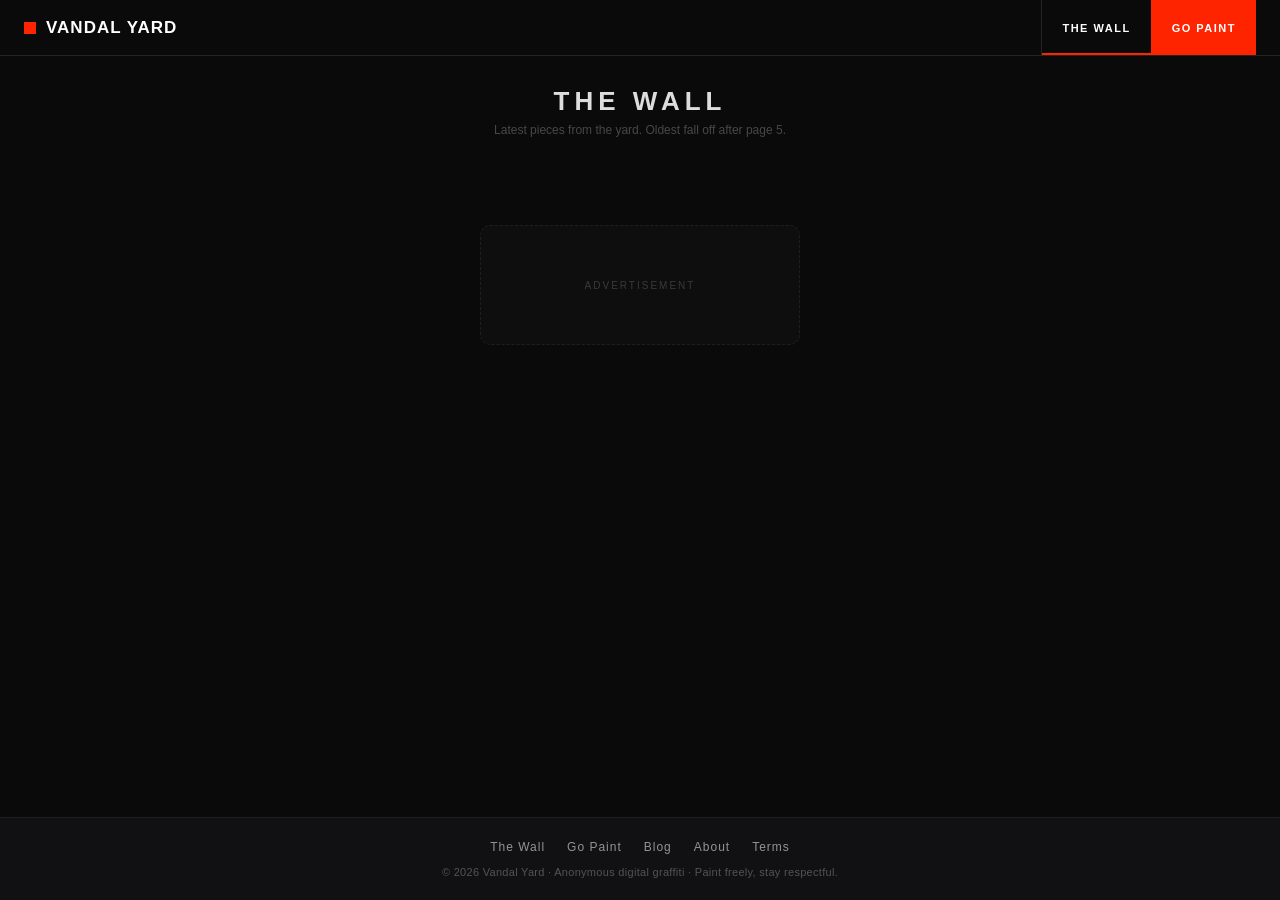
==== index.html @ 97972f72 "Add Google AdSense snippet and ads.txt Co-Authored-By: Claude Sonnet 4.6 <noreply@anthropic.com>" ====
<!DOCTYPE html>
<html lang="en">
<head>
    <script async src="https://pagead2.googlesyndication.com/pagead/js/adsbygoogle.js?client=ca-pub-5794731202035606"
         crossorigin="anonymous"></script>
  <meta charset="UTF-8">
  <meta name="viewport" content="width=device-width, initial-scale=1.0">
  <link rel="icon" type="image/svg+xml" href="/favicon.svg">
  <title>VANDAL YARD — The Wall</title>
  <link rel="stylesheet" href="style.css">
</head>
<body class="gallery-page">
  <div id="app">

    <header id="topbar">
      <div class="topbar-left">
        <a href="/" style="text-decoration:none"><h1>VANDAL YARD</h1></a>
        <span class="tagline">the wall</span>
      </div>
      <nav class="topbar-right">
        <a href="/" class="nav-link active">THE WALL</a>
        <a href="go-paint.html" class="nav-link nav-go-paint">GO PAINT</a>
      </nav>
    </header>

    <div class="gallery-wrap">
      <div class="gallery-header">
        <h2>THE WALL</h2>
        <p>Latest pieces from the yard. Oldest fall off after page 5.</p>
      </div>

      <div id="galleryGrid" class="wall-grid"></div>

      <div id="galleryEmpty" class="gallery-empty hidden">
        No pieces yet. Hit the studio and post your first one.
      </div>

      <div id="pageNav" class="gallery-page-nav"></div>

      <div id="galleryAd"></div>
    </div>

  </div>

  <!-- Lightbox modal -->
  <div id="lightbox" class="lightbox hidden">
    <div class="lightbox-backdrop"></div>
    <div class="lightbox-content">
      <button class="lightbox-close" title="Close">&times;</button>
      <img id="lightboxImg" class="lightbox-img" alt="">
      <div class="lightbox-info">
        <span id="lightboxTitle" class="lightbox-title"></span>
        <span id="lightboxMeta" class="lightbox-meta"></span>
      </div>
    </div>
  </div>

  <script src="supabase.js"></script>
  <script src="blog-common.js"></script>
  <script src="gallery.js"></script>
  <script src="site-seo.js"></script>
  <script src="footer.js"></script>
</body>
</html>
---- style.css ----
/* ── Reset & Base ── */
*, *::before, *::after { margin: 0; padding: 0; box-sizing: border-box; }

@import url('https://fonts.googleapis.com/css2?family=Inter:wght@400;500;600;700&family=Space+Grotesk:wght@500;700&display=swap');

body {
  background: #0c0c0f;
  color: #ccc;
  font-family: 'Inter', -apple-system, BlinkMacSystemFont, 'Segoe UI', sans-serif;
  font-size: 13px;
  overflow: hidden;
  height: 100vh;
  user-select: none;
}

/* ── App Shell ── */
#app {
  display: flex;
  flex-direction: column;
  height: 100vh;
}

/* ── Top Bar ── */
#topbar {
  display: flex;
  align-items: center;
  justify-content: space-between;
  padding: 10px 20px;
  background: linear-gradient(180deg, rgba(20,20,25,0.95) 0%, rgba(15,15,20,0.98) 100%);
  border-bottom: 1px solid rgba(255,255,255,0.06);
  flex-shrink: 0;
  backdrop-filter: blur(12px);
}

.topbar-left {
  display: flex;
  align-items: center;
  gap: 14px;
}

#topbar h1 {
  font-family: 'Space Grotesk', sans-serif;
  font-size: 20px;
  font-weight: 700;
  letter-spacing: 3px;
  background: linear-gradient(135deg, #e0e0e0, #888);
  -webkit-background-clip: text;
  -webkit-text-fill-color: transparent;
}

.tagline {
  font-size: 11px;
  color: rgba(255,255,255,0.25);
  letter-spacing: 1px;
  font-weight: 500;
}

.topbar-right {
  display: flex;
  gap: 4px;
}

.nav-link {
  color: #e8eaed;
  text-decoration: none;
  font-size: 11px;
  font-weight: 500;
  letter-spacing: 1.5px;
  padding: 8px 20px;
  border-radius: 20px;
  border: none;
  background: #303134;
  transition: background 0.2s ease, box-shadow 0.2s ease;
}

.nav-link:hover {
  background: #3c4043;
  color: #fff;
  box-shadow: 0 1px 3px rgba(0,0,0,0.3);
}

.nav-link.active {
  background: #394457;
  color: #8ab4f8;
  box-shadow: none;
}

.nav-go-paint {
  color: #202124 !important;
  background: #8ab4f8 !important;
}

.nav-go-paint:hover {
  background: #aecbfa !important;
  color: #202124 !important;
  box-shadow: 0 1px 3px rgba(0,0,0,0.3);
}

.nav-go-paint.active {
  background: #8ab4f8 !important;
  color: #202124 !important;
}

/* ── Workspace ── */
#workspace {
  display: flex;
  flex: 1;
  min-height: 0;
}

/* ── Left Toolbar ── */
#toolbar {
  width: 190px;
  flex-shrink: 0;
  background: rgba(18,18,22,0.95);
  border-right: 1px solid rgba(255,255,255,0.05);
  padding: 14px 12px;
  display: flex;
  flex-direction: column;
  gap: 16px;
  overflow-y: auto;
  backdrop-filter: blur(8px);
}

/* Scrollbar */
#toolbar::-webkit-scrollbar { width: 4px; }
#toolbar::-webkit-scrollbar-track { background: transparent; }
#toolbar::-webkit-scrollbar-thumb { background: rgba(255,255,255,0.1); border-radius: 4px; }

.tool-group {
  display: flex;
  flex-direction: column;
  gap: 6px;
}

.tool-label {
  font-size: 9px;
  font-weight: 700;
  letter-spacing: 2px;
  color: rgba(255,255,255,0.25);
  text-transform: uppercase;
}

/* Surface select */
#surfaceSelect {
  background: #303134;
  color: #e8eaed;
  border: none;
  padding: 8px 28px 8px 12px;
  font-family: inherit;
  font-size: 12px;
  border-radius: 20px;
  cursor: pointer;
  transition: background 0.15s;
  -webkit-appearance: none;
  appearance: none;
  background-image: url("data:image/svg+xml,%3Csvg xmlns='http://www.w3.org/2000/svg' width='12' height='12' fill='%239aa0a6' viewBox='0 0 16 16'%3E%3Cpath d='M4 6l4 4 4-4'/%3E%3C/svg%3E");
  background-repeat: no-repeat;
  background-position: right 10px center;
}

#surfaceSelect:hover { background: #3c4043; }
#surfaceSelect:focus { outline: none; background: #3c4043; }

#surfaceSelect option {
  background: #303134;
  color: #e8eaed;
  padding: 8px;
}

/* Palette */
#palette {
  display: grid;
  grid-template-columns: repeat(4, 1fr);
  gap: 4px;
}

.swatch {
  width: 100%;
  aspect-ratio: 1;
  border: 2px solid transparent;
  border-radius: 6px;
  cursor: pointer;
  transition: all 0.15s ease;
  box-shadow: inset 0 0 0 1px rgba(0,0,0,0.3);
}

.swatch:hover {
  transform: scale(1.1);
  border-color: rgba(255,255,255,0.4);
}

.swatch.active {
  border-color: #fff;
  box-shadow: 0 0 8px rgba(255,255,255,0.2), inset 0 0 0 1px rgba(0,0,0,0.3);
  transform: scale(1.1);
}

.color-custom-row {
  display: flex;
  align-items: center;
  gap: 8px;
  margin-top: 4px;
}

#colorPicker {
  width: 32px;
  height: 26px;
  border: 1px solid rgba(255,255,255,0.1);
  border-radius: 6px;
  background: transparent;
  cursor: pointer;
  padding: 0;
}

#colorHex {
  font-size: 11px;
  color: rgba(255,255,255,0.35);
  font-family: 'Space Grotesk', monospace;
  font-weight: 500;
}

/* Tool / Brush buttons */
#brushButtons, #capButtons {
  display: flex;
  flex-direction: column;
  gap: 3px;
}

.cap-btn, .brush-btn {
  display: flex;
  align-items: center;
  gap: 8px;
  background: #303134;
  color: #e8eaed;
  border: none;
  padding: 7px 12px;
  font-family: inherit;
  font-size: 11px;
  font-weight: 500;
  letter-spacing: 0.5px;
  cursor: pointer;
  border-radius: 20px;
  transition: background 0.15s ease;
}

.cap-btn:hover, .brush-btn:hover {
  background: #3c4043;
}

.cap-btn.active, .brush-btn.active {
  background: #394457;
  color: #8ab4f8;
}

.brush-icon {
  font-size: 14px;
  width: 20px;
  text-align: center;
  opacity: 0.7;
}

.cap-dot {
  display: inline-block;
  border-radius: 50%;
  background: currentColor;
  opacity: 0.6;
}

.cap-thin { width: 5px; height: 5px; }
.cap-medium { width: 9px; height: 9px; }
.cap-fat { width: 14px; height: 14px; }
.cap-flare { width: 18px; height: 10px; border-radius: 50%; }

/* Opacity slider */
#opacitySlider {
  width: 100%;
  height: 4px;
  -webkit-appearance: none;
  appearance: none;
  background: rgba(255,255,255,0.08);
  border-radius: 4px;
  outline: none;
}

#opacitySlider::-webkit-slider-thumb {
  -webkit-appearance: none;
  width: 14px;
  height: 14px;
  border-radius: 50%;
  background: #fff;
  cursor: pointer;
  box-shadow: 0 0 6px rgba(0,0,0,0.5);
}

#opacitySlider::-moz-range-thumb {
  width: 14px;
  height: 14px;
  border-radius: 50%;
  background: #fff;
  cursor: pointer;
  border: none;
  box-shadow: 0 0 6px rgba(0,0,0,0.5);
}

#opacityValue {
  font-size: 11px;
  color: rgba(255,255,255,0.3);
  text-align: right;
  font-weight: 500;
}

/* Checkbox */
.checkbox-row {
  display: flex;
  align-items: center;
  gap: 8px;
  font-size: 11px;
  color: rgba(255,255,255,0.45);
  cursor: pointer;
  font-weight: 500;
}

.checkbox-row input[type="checkbox"] {
  accent-color: #888;
}

/* ── Canvas Area ── */
#canvasWrap {
  flex: 1;
  position: relative;
  overflow: hidden;
  background: #08080a;
  cursor: none;
  border-radius: 0;
}

#canvasWrap canvas {
  position: absolute;
  top: 0;
  left: 0;
}

#bgCanvas { z-index: 1; }
#maskCanvas { z-index: 2; pointer-events: none; opacity: 0; transition: opacity 0.3s ease; }
#maskCanvas.visible { opacity: 0.3; }
#paintCanvas { z-index: 3; }
#gridCanvas { z-index: 4; pointer-events: none; }

#cursorRing {
  position: absolute;
  border: 1.5px solid rgba(255,255,255,0.45);
  border-radius: 50%;
  pointer-events: none;
  z-index: 10;
  display: none;
  box-shadow: 0 0 6px rgba(0,0,0,0.4);
}

/* ── Bottom Bar ── */
#utilbar {
  display: flex;
  justify-content: space-between;
  align-items: center;
  padding: 8px 16px;
  background: linear-gradient(180deg, rgba(15,15,20,0.98) 0%, rgba(12,12,16,1) 100%);
  border-top: 1px solid rgba(255,255,255,0.05);
  flex-shrink: 0;
  backdrop-filter: blur(8px);
}

.util-left, .util-right { display: flex; gap: 8px; align-items: center; }

#utilbar button {
  background: #303134;
  color: #e8eaed;
  border: none;
  padding: 8px 20px;
  font-family: inherit;
  font-size: 11px;
  font-weight: 500;
  letter-spacing: 0.5px;
  cursor: pointer;
  border-radius: 20px;
  transition: background 0.15s ease, box-shadow 0.15s ease;
}

#utilbar button:hover {
  background: #3c4043;
  box-shadow: 0 1px 3px rgba(0,0,0,0.3);
}

.btn-accent {
  background: #34a853 !important;
  color: #fff !important;
}

.btn-accent:hover {
  background: #46b865 !important;
  color: #fff !important;
  box-shadow: 0 1px 3px rgba(0,0,0,0.3);
}

#utilbar .btn-post {
  background: #303134;
  color: #e8eaed;
}

#utilbar .btn-post:hover {
  background: linear-gradient(135deg, #1a73e8, #8ab4f8);
  color: #fff;
  box-shadow: 0 0 16px rgba(138,180,248,0.25), 0 0 4px rgba(26,115,232,0.3);
}

/* ── Modal ── */
.modal {
  position: fixed;
  inset: 0;
  z-index: 100;
  display: flex;
  align-items: center;
  justify-content: center;
}

.modal.hidden { display: none; }

.modal-backdrop {
  position: absolute;
  inset: 0;
  background: rgba(0,0,0,0.75);
  backdrop-filter: blur(6px);
}

.modal-box {
  position: relative;
  background: rgba(22,22,28,0.97);
  border: 1px solid rgba(255,255,255,0.08);
  border-radius: 16px;
  padding: 28px;
  width: 420px;
  max-width: 90vw;
  box-shadow: 0 24px 64px rgba(0,0,0,0.5), 0 0 0 1px rgba(255,255,255,0.03);
  backdrop-filter: blur(20px);
}

.modal-box h2 {
  font-family: 'Space Grotesk', sans-serif;
  font-size: 18px;
  letter-spacing: 2px;
  color: #eee;
  margin-bottom: 4px;
}

.modal-sub {
  font-size: 12px;
  color: rgba(255,255,255,0.35);
  margin-bottom: 20px;
}

.modal-label {
  font-size: 9px;
  font-weight: 700;
  letter-spacing: 2px;
  color: rgba(255,255,255,0.3);
  display: block;
  margin: 14px 0 6px;
  text-transform: uppercase;
}

.modal-box input[type="text"] {
  width: 100%;
  background: rgba(255,255,255,0.05);
  border: 1px solid rgba(255,255,255,0.1);
  border-radius: 10px;
  color: #ddd;
  padding: 10px 14px;
  font-family: inherit;
  font-size: 13px;
  transition: border-color 0.2s;
}

.modal-box input[type="text"]::placeholder {
  color: rgba(255,255,255,0.2);
}

.modal-box input[type="text"]:focus {
  outline: none;
  border-color: rgba(255,255,255,0.25);
  box-shadow: 0 0 0 3px rgba(255,255,255,0.03);
}

.modal-preview-wrap {
  margin: 16px 0;
  background: rgba(0,0,0,0.3);
  border: 1px solid rgba(255,255,255,0.06);
  border-radius: 12px;
  padding: 10px;
  display: flex;
  justify-content: center;
}

#postPreview {
  max-width: 100%;
  height: 140px;
  border-radius: 6px;
}

.modal-actions {
  display: flex;
  justify-content: flex-end;
  gap: 10px;
  margin-top: 16px;
}

.btn-flat {
  background: #303134;
  border: none;
  border-radius: 20px;
  color: #e8eaed;
  padding: 8px 22px;
  font-family: inherit;
  font-size: 11px;
  font-weight: 500;
  letter-spacing: 0.5px;
  cursor: pointer;
  transition: background 0.15s;
}

.btn-flat:hover { background: #3c4043; }

.modal-actions .btn-accent {
  padding: 8px 26px;
  font-family: inherit;
  font-size: 11px;
  font-weight: 500;
  letter-spacing: 0.5px;
  cursor: pointer;
  border-radius: 20px;
  border: none;
}

/* ══════════════════════════════════
   GALLERY PAGE
   ══════════════════════════════════ */

body.gallery-page {
  overflow-y: auto;
}

.gallery-page #app {
  height: auto;
  min-height: 100vh;
}

.gallery-wrap {
  flex: 1;
  padding: 30px 24px;
  max-width: 1200px;
  margin: 0 auto;
}

.gallery-header {
  text-align: center;
  margin-bottom: 32px;
}

.gallery-header h2 {
  font-family: 'Space Grotesk', sans-serif;
  font-size: 26px;
  letter-spacing: 5px;
  color: #ddd;
  font-weight: 700;
}

.gallery-header p {
  font-size: 12px;
  color: rgba(255,255,255,0.25);
  margin-top: 6px;
  font-weight: 500;
}

.gallery-empty {
  text-align: center;
  padding: 100px 20px;
  color: rgba(255,255,255,0.2);
  font-size: 14px;
  letter-spacing: 0.5px;
  font-weight: 500;
}

/* Wall grid */
.wall-grid {
  display: grid;
  grid-template-columns: repeat(auto-fill, minmax(320px, 1fr));
  gap: 20px;
}

.wall-piece {
  background: rgba(255,255,255,0.03);
  border: 1px solid rgba(255,255,255,0.06);
  border-radius: 14px;
  overflow: hidden;
  transition: all 0.25s ease;
  cursor: pointer;
}

.wall-piece:hover {
  border-color: rgba(255,255,255,0.12);
  transform: translateY(-2px);
  box-shadow: 0 12px 32px rgba(0,0,0,0.3);
}

.wall-piece-img {
  width: 100%;
  aspect-ratio: 16 / 9;
  object-fit: cover;
  display: block;
  background: #08080a;
}

.wall-piece-info {
  padding: 14px 16px;
  display: flex;
  justify-content: space-between;
  align-items: baseline;
}

.wall-piece-title {
  font-size: 13px;
  color: rgba(255,255,255,0.8);
  font-weight: 600;
}

.wall-piece-meta {
  font-size: 10px;
  color: rgba(255,255,255,0.25);
  text-align: right;
  font-weight: 500;
}

.wall-piece-artist {
  color: rgba(255,255,255,0.45);
}

.gallery-footer {
  text-align: center;
  padding: 32px;
  color: rgba(255,255,255,0.12);
  font-size: 11px;
  letter-spacing: 2px;
  font-weight: 500;
}

.gallery-page-nav {
  display: flex;
  justify-content: center;
  gap: 8px;
  margin: 28px 0;
}

.page-btn {
  background: #303134;
  border: none;
  border-radius: 20px;
  color: #e8eaed;
  padding: 8px 16px;
  font-family: inherit;
  font-size: 11px;
  font-weight: 500;
  letter-spacing: 0.5px;
  cursor: pointer;
  transition: background 0.15s;
}

.page-btn:hover {
  background: #3c4043;
}

.page-btn.active {
  background: #394457;
  color: #8ab4f8;
}

.page-btn:disabled { opacity: 0.25; cursor: default; }

/* ── Lightbox ── */
.lightbox {
  position: fixed;
  inset: 0;
  z-index: 200;
  display: flex;
  align-items: center;
  justify-content: center;
}

.lightbox.hidden { display: none; }

.lightbox-backdrop {
  position: absolute;
  inset: 0;
  background: rgba(0,0,0,0.85);
  backdrop-filter: blur(10px);
}

.lightbox-content {
  position: relative;
  max-width: 92vw;
  max-height: 90vh;
  display: flex;
  flex-direction: column;
  align-items: center;
  animation: lightboxIn 0.2s ease;
}

@keyframes lightboxIn {
  from { opacity: 0; transform: scale(0.95); }
  to { opacity: 1; transform: scale(1); }
}

.lightbox-close {
  position: absolute;
  top: -12px;
  right: -12px;
  width: 36px;
  height: 36px;
  border-radius: 50%;
  background: rgba(255,255,255,0.1);
  border: 1px solid rgba(255,255,255,0.15);
  color: rgba(255,255,255,0.7);
  font-size: 20px;
  cursor: pointer;
  display: flex;
  align-items: center;
  justify-content: center;
  z-index: 10;
  transition: all 0.15s;
  font-family: inherit;
  line-height: 1;
}

.lightbox-close:hover {
  background: rgba(255,255,255,0.15);
  color: #fff;
  border-color: rgba(255,255,255,0.3);
}

.lightbox-img {
  max-width: 90vw;
  max-height: 78vh;
  border-radius: 10px;
  box-shadow: 0 24px 80px rgba(0,0,0,0.6);
  display: block;
}

.lightbox-info {
  display: flex;
  justify-content: space-between;
  align-items: baseline;
  width: 100%;
  max-width: 90vw;
  padding: 14px 4px 0;
  gap: 16px;
}

.lightbox-title {
  font-family: 'Space Grotesk', sans-serif;
  font-size: 16px;
  font-weight: 600;
  color: rgba(255,255,255,0.8);
  letter-spacing: 1px;
}

.lightbox-meta {
  font-size: 11px;
  color: rgba(255,255,255,0.35);
  font-weight: 500;
  text-align: right;
  white-space: nowrap;
}

.hidden { display: none !important; }

/* ══════════════════════════════════
   BLOG
   ══════════════════════════════════ */

body.blog-page { overflow-y: auto; }
.blog-page #app { height: auto; min-height: 100vh; }

.blog-wrap {
  width: 100%;
  max-width: 1100px;
  margin: 0 auto;
  padding: 28px 24px;
}

.article-wrap { max-width: 760px; }

.blog-hero { text-align: center; margin-bottom: 22px; }
.blog-hero h2 {
  font-family: 'Space Grotesk', sans-serif;
  font-size: 28px; letter-spacing: 4px; color: #e8eaed; font-weight: 700;
}
.blog-hero p { font-size: 13px; color: rgba(255,255,255,0.4); margin-top: 8px; }

.blog-empty { text-align: center; padding: 60px 20px; color: rgba(255,255,255,0.35); font-size: 14px; }

/* Category chips */
.category-chips {
  display: flex; flex-wrap: wrap; justify-content: center; gap: 8px; margin-bottom: 24px;
}
.category-chip {
  background: #303134; color: #e8eaed; text-decoration: none;
  padding: 6px 16px; border-radius: 20px; font-size: 12px; font-weight: 500; letter-spacing: 0.5px;
  transition: background 0.15s;
}
.category-chip:hover { background: #394457; color: #8ab4f8; }

/* Post grid + cards */
.post-grid {
  display: grid;
  grid-template-columns: repeat(auto-fill, minmax(300px, 1fr));
  gap: 22px;
}
.post-card {
  background: rgba(255,255,255,0.03);
  border: 1px solid rgba(255,255,255,0.06);
  border-radius: 14px; overflow: hidden; text-decoration: none;
  display: flex; flex-direction: column; transition: all 0.2s ease;
}
.post-card:hover { transform: translateY(-3px); border-color: rgba(255,255,255,0.14); box-shadow: 0 12px 30px rgba(0,0,0,0.3); }
.post-card-img { width: 100%; aspect-ratio: 16/9; object-fit: cover; background: #15151a; display: block; }
.post-card-noimg { background: linear-gradient(135deg, #1c1c22, #26262e); }
.post-card-body { padding: 14px 16px; display: flex; flex-direction: column; gap: 6px; }
.post-card-cat { font-size: 10px; letter-spacing: 1.5px; text-transform: uppercase; color: #8ab4f8; font-weight: 600; }
.post-card-title { font-size: 16px; color: #e8eaed; font-weight: 600; line-height: 1.3; }
.post-card-excerpt { font-size: 13px; color: rgba(255,255,255,0.45); line-height: 1.5; }
.post-card-date { font-size: 11px; color: rgba(255,255,255,0.3); margin-top: 2px; }

/* Breadcrumbs */
.breadcrumbs { font-size: 12px; color: rgba(255,255,255,0.4); margin-bottom: 18px; display: flex; flex-wrap: wrap; gap: 6px; align-items: center; }
.breadcrumbs a { color: rgba(255,255,255,0.55); text-decoration: none; }
.breadcrumbs a:hover { color: #8ab4f8; }
.crumb-sep { color: rgba(255,255,255,0.2); }
.crumb-current { color: rgba(255,255,255,0.7); }

/* Article */
.article-head { margin-bottom: 18px; }
.article-cat { font-size: 11px; letter-spacing: 2px; text-transform: uppercase; color: #8ab4f8; text-decoration: none; font-weight: 600; }
.article-title { font-family: 'Space Grotesk', sans-serif; font-size: 34px; line-height: 1.2; color: #f0f0f0; margin: 10px 0; font-weight: 700; }
.article-meta { font-size: 13px; color: rgba(255,255,255,0.4); }
.meta-dot { margin: 0 6px; }
.article-image { width: 100%; border-radius: 14px; margin: 16px 0 8px; display: block; }

.article-body { font-size: 16px; line-height: 1.75; color: #c8c8cc; }
.article-body h2 { font-family: 'Space Grotesk', sans-serif; font-size: 24px; color: #ececf0; margin: 32px 0 12px; }
.article-body h3 { font-size: 19px; color: #e4e4e8; margin: 26px 0 10px; }
.article-body p { margin: 0 0 18px; }
.article-body a { color: #8ab4f8; text-decoration: underline; text-underline-offset: 2px; }
.article-body ul, .article-body ol { margin: 0 0 18px 22px; }
.article-body li { margin-bottom: 8px; }
.article-body blockquote {
  border-left: 3px solid #8ab4f8; margin: 22px 0; padding: 6px 18px;
  color: rgba(255,255,255,0.6); font-style: italic;
}
.article-body img { max-width: 100%; border-radius: 10px; margin: 16px 0; }

.article-tags { margin-top: 30px; display: flex; flex-wrap: wrap; gap: 8px; align-items: center; }
.tags-label { font-size: 12px; color: rgba(255,255,255,0.35); }
.tag-pill { background: #2a2a2e; color: #aab; font-size: 11px; padding: 3px 10px; border-radius: 12px; }

.related { margin-top: 50px; }
.related-title { font-family: 'Space Grotesk', sans-serif; font-size: 18px; letter-spacing: 1px; color: #ddd; margin-bottom: 16px; }

/* ── Article layout: main + sticky sidebar (TOC + ad) ── */
.article-wrap { max-width: 760px; }
.article-layout { display: block; }
.post-sidebar { display: none; }   /* hidden on mobile */

@media (min-width: 960px) {
  .article-wrap { max-width: 1140px; }
  .article-layout {
    display: grid;
    grid-template-columns: minmax(0, 1fr) 300px;
    gap: 48px;
    align-items: start;
  }
  .article-layout .article { max-width: 760px; }
  .post-sidebar {
    display: block;
    position: sticky;
    top: 76px;
    align-self: start;
  }
  /* On desktop the inline top ad is replaced by the sidebar ad */
  #adTop { display: none; }
}

.toc-card {
  border: 1px solid rgba(255,255,255,0.1);
  border-left: 2px solid var(--vy-accent, #ff2400);
  padding: 16px 18px;
  margin-bottom: 20px;
}
.toc-title {
  font-size: 10px; font-weight: 700; letter-spacing: 2px; text-transform: uppercase;
  color: rgba(255,255,255,0.45); margin-bottom: 12px;
}
.toc { display: flex; flex-direction: column; }
.toc-link {
  display: block;
  font-size: 13px; line-height: 1.4;
  color: rgba(255,255,255,0.5);
  text-decoration: none;
  padding: 5px 0 5px 10px;
  border-left: 2px solid transparent;
  transition: color 0.15s, border-color 0.15s;
}
.toc-link:hover { color: #fff; }
.toc-link.toc-sub { padding-left: 22px; font-size: 12px; color: rgba(255,255,255,0.38); }
.toc-link.active { color: #fff; border-left-color: var(--vy-accent, #ff2400); }
.ad-side-wrap .ad-slot { margin: 0; max-width: 300px; min-height: 250px; }

.text-link { color: #8ab4f8; text-decoration: none; }
.text-link:hover { text-decoration: underline; }

/* ── Ad slots (reserved, no layout shift) ── */
.ad-slot {
  min-height: 120px;
  margin: 24px auto;
  max-width: 728px;
  background: rgba(255,255,255,0.02);
  border: 1px dashed rgba(255,255,255,0.07);
  border-radius: 10px;
  display: flex; align-items: center; justify-content: center;
  overflow: hidden;
}
.ad-slot-label {
  font-size: 10px; letter-spacing: 2px; text-transform: uppercase;
  color: rgba(255,255,255,0.18);
}
.ad-slot .adsbygoogle { width: 100%; }
@media (max-width: 600px) { .ad-slot { min-height: 100px; } }

/* ══════════════════════════════════
   STICKY SITE FOOTER
   ══════════════════════════════════ */

/* Pages that use the shared footer lay out as a min-height column
   so the footer sits at the bottom on short pages and flows after
   content on long pages. */
body.has-site-footer { overflow-y: auto; }
.has-site-footer #app {
  min-height: 100vh;
  height: auto;
  display: flex;
  flex-direction: column;
}
/* Main content region grows to fill, pushing footer down */
.has-site-footer .gallery-wrap,
.has-site-footer .terms-wrap,
.has-site-footer .about-wrap,
.has-site-footer .blog-wrap {
  flex: 1 0 auto;
}

.site-footer {
  flex-shrink: 0;
  background: rgba(18,18,22,0.95);
  border-top: 1px solid rgba(255,255,255,0.06);
  backdrop-filter: blur(8px);
  margin-top: 40px;
}

.site-footer-inner {
  max-width: 1200px;
  margin: 0 auto;
  padding: 22px 24px;
  display: flex;
  flex-direction: column;
  align-items: center;
  gap: 12px;
  text-align: center;
}

.site-footer-links {
  display: flex;
  flex-wrap: wrap;
  justify-content: center;
  gap: 22px;
}

.site-footer-links a {
  color: rgba(255,255,255,0.55);
  text-decoration: none;
  font-size: 12px;
  font-weight: 500;
  letter-spacing: 1px;
  transition: color 0.15s;
}

.site-footer-links a:hover { color: #8ab4f8; }

.site-footer-meta {
  font-size: 11px;
  color: rgba(255,255,255,0.28);
  letter-spacing: 0.3px;
}

@media (max-width: 600px) {
  .site-footer-links { gap: 16px; }
  .site-footer-inner { padding: 18px 16px; }
}

/* ── Responsive ── */
/* ── Panel toggle buttons (hidden on desktop) ── */
.panel-toggle {
  display: none;
}

@media (max-width: 700px) {
  /* Toggle buttons */
  .panel-toggle {
    display: flex;
    align-items: center;
    justify-content: center;
    gap: 6px;
    width: 100%;
    background: #252528;
    border: none;
    padding: 6px 0;
    cursor: pointer;
    color: #9aa0a6;
    font-family: inherit;
    font-size: 10px;
    font-weight: 600;
    letter-spacing: 2px;
    flex-shrink: 0;
  }

  .panel-toggle:hover {
    background: #303134;
    color: #e8eaed;
  }

  .toggle-arrow {
    font-size: 8px;
    transition: transform 0.2s ease;
    display: inline-block;
  }

  .panel-toggle.flipped .toggle-arrow {
    transform: rotate(180deg);
  }

  .panel-toggle-top {
    border-bottom: 1px solid rgba(255,255,255,0.05);
  }

  .panel-toggle-bottom {
    border-top: 1px solid rgba(255,255,255,0.05);
  }

  /* Workspace */
  #workspace {
    flex-direction: column;
  }

  /* Toolbar — collapsible horizontal strip */
  #toolbar {
    width: 100%;
    flex-direction: row;
    flex-wrap: wrap;
    border-right: none;
    border-bottom: 1px solid rgba(255,255,255,0.05);
    padding: 10px 12px;
    gap: 10px 14px;
    max-height: 300px;
    overflow-y: auto;
    transition: max-height 0.25s ease, padding 0.25s ease, opacity 0.2s ease;
  }

  #toolbar.collapsed {
    max-height: 0;
    padding-top: 0;
    padding-bottom: 0;
    overflow: hidden;
    opacity: 0;
    border-bottom: none;
  }

  .tool-group {
    min-width: 0;
    flex: 1 1 auto;
  }

  /* Palette: single row on mobile */
  #palette {
    grid-template-columns: repeat(8, 1fr);
  }

  .color-custom-row { display: none; }

  /* Cap & brush buttons: horizontal */
  #brushButtons, #capButtons {
    flex-direction: row;
    flex-wrap: wrap;
    gap: 4px;
  }

  .cap-btn, .brush-btn {
    padding: 5px 10px;
    font-size: 10px;
  }

  /* Extras: horizontal */
  .tool-group:last-child {
    flex-direction: row;
    gap: 12px;
  }

  /* Bottom bar — collapsible */
  #utilbar {
    flex-wrap: wrap;
    gap: 6px;
    padding: 8px 12px;
    transition: max-height 0.25s ease, padding 0.25s ease, opacity 0.2s ease;
    max-height: 80px;
    overflow: hidden;
  }

  #utilbar.collapsed {
    max-height: 0;
    padding-top: 0;
    padding-bottom: 0;
    opacity: 0;
    border-top: none;
  }

  #utilbar button {
    padding: 6px 12px;
    font-size: 10px;
  }

  .util-left, .util-right {
    gap: 4px;
  }

  /* Gallery */
  .wall-grid { grid-template-columns: 1fr; }
}

/* ══════════════════════════════════════════════════════════════
   SWISS REDESIGN — International Typographic Style
   Rigid grid · extreme type hierarchy · flat icons ·
   charcoal + single aggressive accent · maximized negative space.
   Appended last so it governs the cascade.
   ══════════════════════════════════════════════════════════════ */

:root {
  --vy-bg: #0a0a0a;
  --vy-panel: #0d0d0d;
  --vy-panel-2: #131313;
  --vy-line: #242424;
  --vy-line-soft: #1a1a1a;
  --vy-ink: #ffffff;
  --vy-dim: #8a8a8a;
  --vy-mute: #555555;
  --vy-accent: #ff2400;
}

body { background: var(--vy-bg); color: var(--vy-ink); }

/* ── Top bar : hairline-ruled ── */
#topbar {
  background: var(--vy-bg);
  border-bottom: 1px solid var(--vy-line);
  backdrop-filter: none;
  padding: 0 24px;
  height: 56px;
  align-items: stretch;
}
.topbar-left { align-items: center; gap: 14px; }
#topbar h1 {
  font-family: 'Inter', sans-serif;
  font-size: 17px; font-weight: 700; letter-spacing: 1px;
  background: none;
  -webkit-text-fill-color: var(--vy-ink);
  color: var(--vy-ink);
  display: flex; align-items: center; gap: 10px;
  text-transform: uppercase;
}
#topbar h1::before { content: ""; width: 12px; height: 12px; background: var(--vy-accent); display: inline-block; }
.tagline { display: none; }

.topbar-right { gap: 0; align-items: stretch; }
.nav-link {
  display: flex; align-items: center;
  border-radius: 0; background: transparent; border: none;
  border-left: 1px solid var(--vy-line);
  color: var(--vy-dim); padding: 0 20px; letter-spacing: 1.5px; font-weight: 600;
}
.nav-link:hover { background: var(--vy-panel-2); color: var(--vy-ink); box-shadow: none; }
.nav-link.active { background: transparent; color: var(--vy-ink); box-shadow: inset 0 -2px 0 var(--vy-accent); }
.nav-go-paint { background: var(--vy-accent) !important; color: #fff !important; border-left: 1px solid var(--vy-accent); }
.nav-go-paint:hover { background: #ff3a1a !important; color: #fff !important; box-shadow: none; }
.nav-go-paint.active { background: var(--vy-accent) !important; color: #fff !important; box-shadow: none; }

/* ── Tool panel : numbered grid ── */
#toolbar {
  width: 232px; background: var(--vy-panel);
  border-right: 1px solid var(--vy-line);
  padding: 0; gap: 0; counter-reset: vysec;
}
.tool-group { padding: 20px 22px; border-bottom: 1px solid var(--vy-line-soft); gap: 12px; }
.tool-label { display: flex; align-items: baseline; gap: 8px; font-size: 10px; font-weight: 700; letter-spacing: 2px; color: var(--vy-dim); }
.tool-label::before {
  counter-increment: vysec;
  content: counter(vysec, decimal-leading-zero);
  color: var(--vy-accent); font-variant-numeric: tabular-nums; font-weight: 700;
}

#surfaceSelect {
  background: var(--vy-panel-2); border: 1px solid var(--vy-line); border-radius: 0;
  color: var(--vy-ink); text-transform: uppercase; letter-spacing: 1px; font-size: 11px;
  padding: 10px 28px 10px 12px;
  background-image: url("data:image/svg+xml,%3Csvg xmlns='http://www.w3.org/2000/svg' width='10' height='10' fill='%23ff2400' viewBox='0 0 16 16'%3E%3Cpath d='M4 6l4 4 4-4'/%3E%3C/svg%3E");
}
#surfaceSelect:hover, #surfaceSelect:focus { background-color: var(--vy-panel-2); border-color: var(--vy-mute); }

#palette { gap: 2px; }
.swatch { border-radius: 0; box-shadow: none; }
.swatch:hover { transform: none; outline: 1px solid var(--vy-ink); outline-offset: -1px; border-color: transparent; }
.swatch.active { transform: none; border-color: transparent; box-shadow: none; outline: 2px solid var(--vy-ink); outline-offset: -2px; }
.color-custom-row { gap: 10px; margin-top: 8px; }
#colorPicker { border-radius: 0; border: 1px solid var(--vy-line); }
#colorHex { font-family: 'Inter', monospace; color: var(--vy-dim); letter-spacing: 1px; font-size: 11px; }

.brush-btn, .cap-btn {
  border-radius: 0; background: var(--vy-panel-2); border: 1px solid var(--vy-line);
  color: var(--vy-dim); padding: 9px 12px; letter-spacing: 1.5px; text-transform: uppercase; font-size: 11px; gap: 10px;
}
.brush-btn:hover, .cap-btn:hover { background: #181818; border-color: var(--vy-mute); color: var(--vy-ink); }
.brush-btn.active, .cap-btn.active { background: var(--vy-panel-2); border-color: var(--vy-line); color: var(--vy-ink); box-shadow: inset 3px 0 0 var(--vy-accent); }
.brush-icon { width: 20px; height: 20px; display: inline-flex; align-items: center; justify-content: center; opacity: 1; }
.brush-icon svg { width: 18px; height: 18px; display: block; }
.cap-dot { background: currentColor; opacity: 1; }

#opacitySlider { height: 2px; background: var(--vy-line); border-radius: 0; }
#opacitySlider::-webkit-slider-thumb { border-radius: 0; width: 12px; height: 16px; background: var(--vy-accent); box-shadow: none; }
#opacitySlider::-moz-range-thumb { border-radius: 0; width: 12px; height: 16px; background: var(--vy-accent); box-shadow: none; border: none; }
#opacityValue { color: var(--vy-ink); font-variant-numeric: tabular-nums; letter-spacing: 1px; }

.checkbox-row { color: var(--vy-dim); text-transform: uppercase; letter-spacing: 1px; font-size: 10px; }
.checkbox-row input[type="checkbox"] { accent-color: var(--vy-accent); }

#canvasWrap { background: #050505; box-shadow: inset 0 0 0 1px var(--vy-line); }

#utilbar { background: var(--vy-bg); border-top: 1px solid var(--vy-line); backdrop-filter: none; padding: 0; height: 52px; }
.util-left, .util-right { gap: 0; height: 100%; }
#utilbar button {
  border-radius: 0; background: transparent; border: none; border-left: 1px solid var(--vy-line);
  color: var(--vy-dim); height: 100%; padding: 0 22px; letter-spacing: 1.5px; text-transform: uppercase; font-weight: 600;
}
#utilbar button:hover { background: var(--vy-panel-2); color: var(--vy-ink); box-shadow: none; }
#utilbar .btn-post { background: var(--vy-accent); color: #fff; border-left: 1px solid var(--vy-accent); }
#utilbar .btn-post:hover { background: #ff3a1a; color: #fff; box-shadow: none; }

.modal-box { border-radius: 0; border: 1px solid var(--vy-line); background: #0c0c0c; }
.modal-box h2 { font-family: 'Inter', sans-serif; letter-spacing: 1px; text-transform: uppercase; }
.modal-box input[type="text"] { border-radius: 0; background: var(--vy-panel-2); border: 1px solid var(--vy-line); }
.modal-box input[type="text"]:focus { border-color: var(--vy-accent); box-shadow: none; }
.btn-flat { border-radius: 0; background: transparent; border: 1px solid var(--vy-line); text-transform: uppercase; letter-spacing: 1.5px; }
.btn-flat:hover { background: var(--vy-panel-2); border-color: var(--vy-mute); }
.modal-actions .btn-accent { border-radius: 0; background: var(--vy-accent) !important; color: #fff !important; text-transform: uppercase; letter-spacing: 1.5px; }
.modal-actions .btn-accent:hover { background: #ff3a1a !important; }

.panel-toggle { background: var(--vy-panel); border-color: var(--vy-line); letter-spacing: 2px; }
.panel-toggle:hover { background: var(--vy-panel-2); }

/* ── Color slots : primary / secondary / tertiary ── */
#colorSlots { display: grid; grid-template-columns: repeat(3, 1fr); gap: 2px; }
.color-slot {
  position: relative;
  display: flex; flex-direction: column; align-items: stretch;
  background: var(--vy-panel-2);
  border: 1px solid var(--vy-line);
  padding: 0; cursor: pointer; font-family: inherit;
  height: 46px;
}
.color-slot .slot-sw { flex: 1; display: block; }
.color-slot .slot-label {
  font-size: 9px; font-weight: 700; letter-spacing: 1px;
  color: var(--vy-dim); text-align: center;
  padding: 2px 0; background: var(--vy-panel);
  border-top: 1px solid var(--vy-line);
}
.color-slot:hover { border-color: var(--vy-mute); }
.color-slot.active { border-color: var(--vy-ink); box-shadow: inset 0 0 0 1px var(--vy-ink); }
.color-slot.active .slot-label { color: var(--vy-ink); }
.color-slot.active::after {
  content: ""; position: absolute; top: 0; left: 0;
  width: 0; height: 0;
  border-top: 8px solid var(--vy-accent);
  border-right: 8px solid transparent;
}
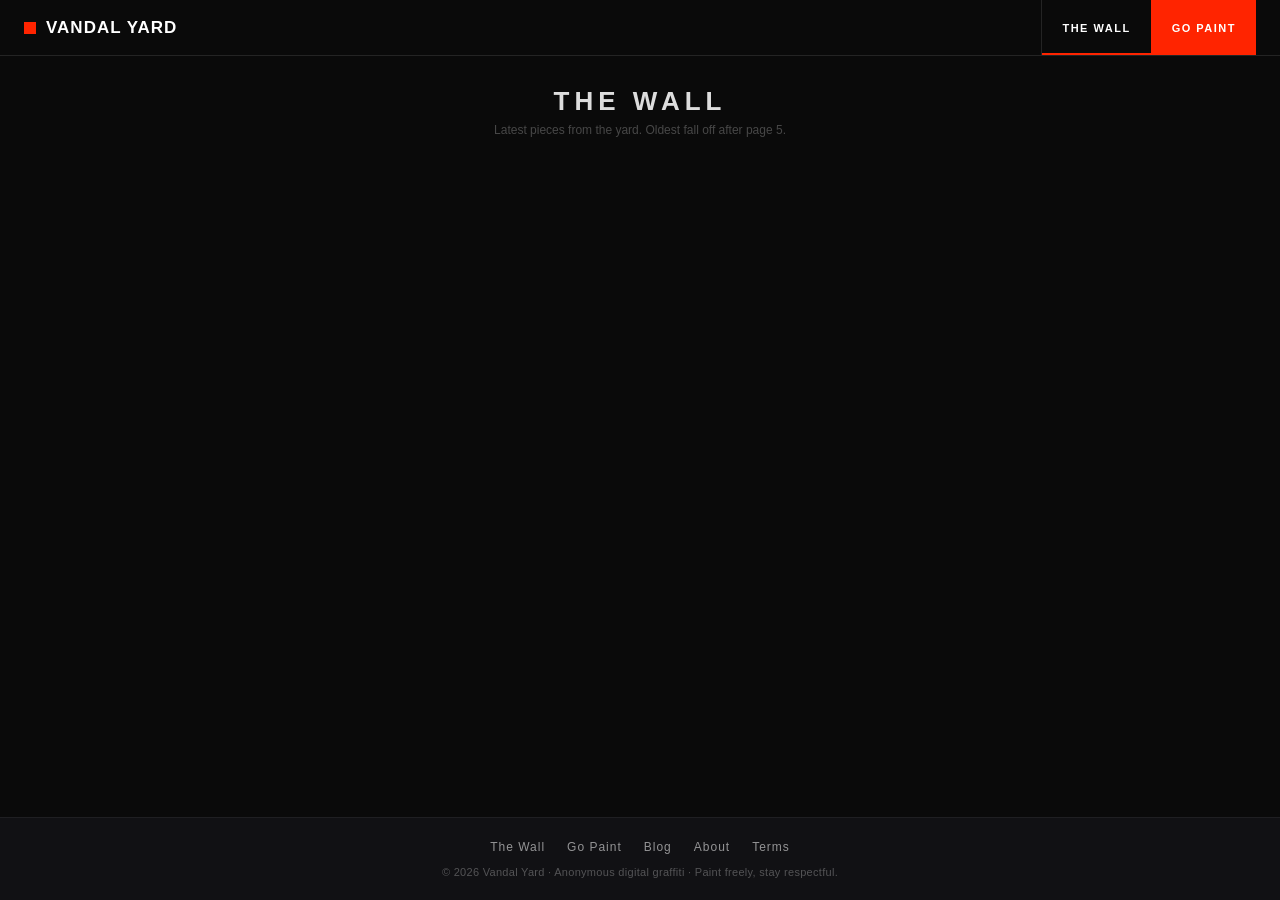
==== commit 79224513: "Add Google Search Console verification + GA4 (G-G7FTGRFD6B) to public pages" ====
--- a/index.html
+++ b/index.html
@@ -6,6 +6,12 @@
   <meta charset="UTF-8">
   <meta name="viewport" content="width=device-width, initial-scale=1.0">
   <link rel="icon" type="image/svg+xml" href="/favicon.svg">
+  <meta name="google-site-verification" content="WvYYdf-hhDzLm_2DR1cqSG-aW-HVNLR9c9wu7I2Txf8">
+  <!-- Google tag (gtag.js) -->
+  <script async src="https://www.googletagmanager.com/gtag/js?id=G-G7FTGRFD6B"></script>
+  <script>window.dataLayer=window.dataLayer||[];function gtag(){dataLayer.push(arguments);}gtag('js',new Date());gtag('config','G-G7FTGRFD6B');</script>
+
+  <meta name="google-adsense-account" content="ca-pub-5794731202035606">
   <title>VANDAL YARD — The Wall</title>
   <link rel="stylesheet" href="style.css">
 </head>
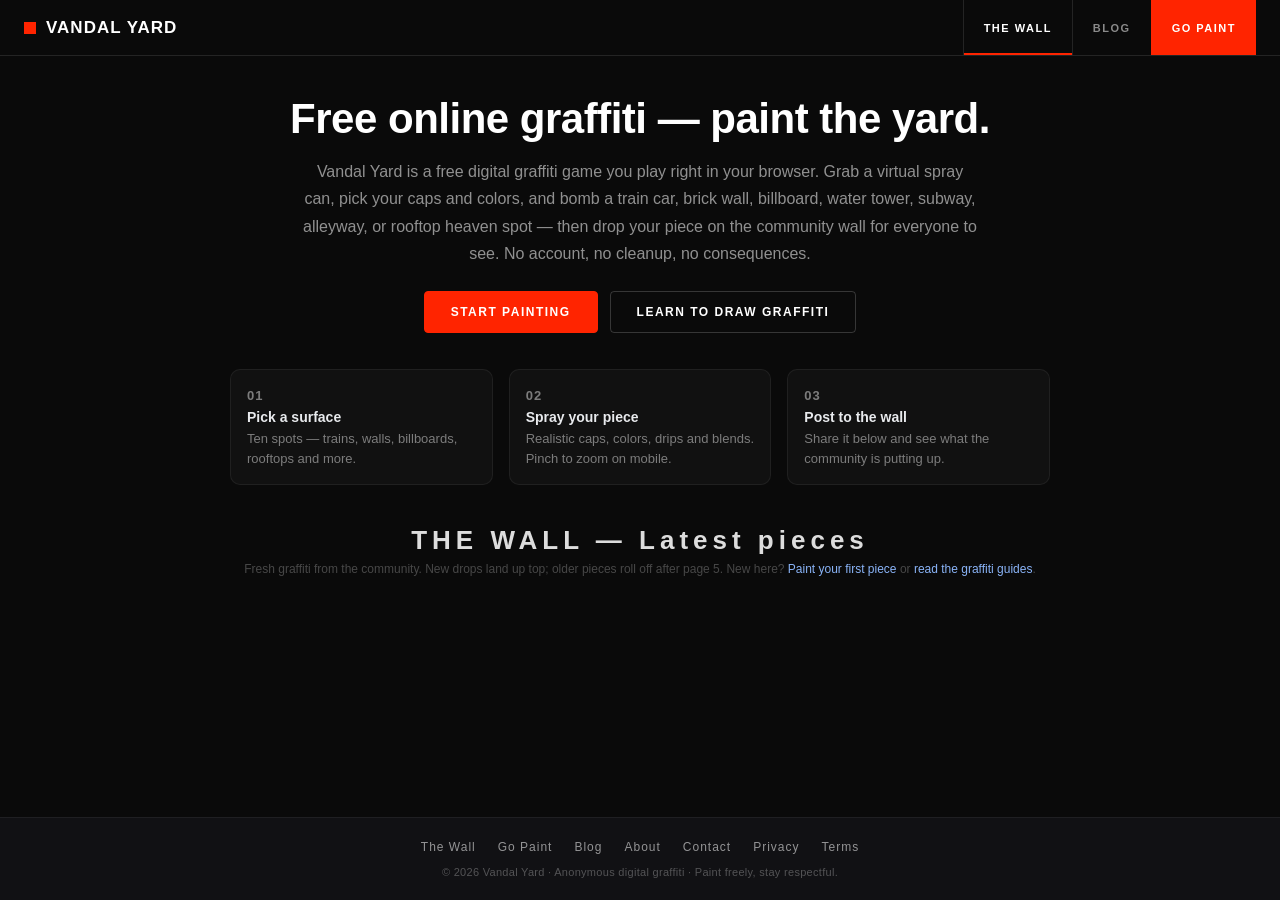
==== commit 9685f874: "AdSense audit fixes: Privacy + Contact pages, homepage intro content + SEO, Go Paint SEO, Blog in na" ====
--- a/index.html
+++ b/index.html
@@ -12,7 +12,29 @@
   <script>window.dataLayer=window.dataLayer||[];function gtag(){dataLayer.push(arguments);}gtag('js',new Date());gtag('config','G-G7FTGRFD6B');</script>
 
   <meta name="google-adsense-account" content="ca-pub-5794731202035606">
-  <title>VANDAL YARD — The Wall</title>
+  <title>Vandal Yard — Free Online Graffiti Game &amp; Digital Spray Paint</title>
+  <meta name="description" content="Vandal Yard is a free online graffiti game. Spray virtual trains, walls, billboards and rooftops with realistic caps and colors, then post your piece to the community wall — no account needed.">
+  <link rel="canonical" href="https://vandalyard.com/">
+  <meta property="og:type" content="website">
+  <meta property="og:site_name" content="Vandal Yard">
+  <meta property="og:title" content="Vandal Yard — Free Online Graffiti Game">
+  <meta property="og:description" content="Spray virtual trains, walls & billboards with realistic tools, then post to the community wall. Free, no account needed.">
+  <meta property="og:url" content="https://vandalyard.com/">
+  <meta name="twitter:card" content="summary">
+  <script type="application/ld+json">
+  {
+    "@context": "https://schema.org",
+    "@graph": [
+      { "@type": "WebSite", "name": "Vandal Yard", "url": "https://vandalyard.com/",
+        "potentialAction": { "@type": "SearchAction", "target": "https://vandalyard.com/blog?q={search_term_string}", "query-input": "required name=search_term_string" } },
+      { "@type": "Organization", "name": "Vandal Yard", "url": "https://vandalyard.com/", "logo": "https://vandalyard.com/favicon.svg" },
+      { "@type": "WebApplication", "name": "Vandal Yard", "url": "https://vandalyard.com/go-paint.html",
+        "applicationCategory": "GameApplication", "operatingSystem": "Any (web browser)",
+        "offers": { "@type": "Offer", "price": "0", "priceCurrency": "USD" },
+        "description": "A free browser-based graffiti game where you spray virtual trains, walls and billboards and post your art to a community wall." }
+    ]
+  }
+  </script>
   <link rel="stylesheet" href="style.css">
 </head>
 <body class="gallery-page">
@@ -25,14 +47,29 @@
       </div>
       <nav class="topbar-right">
         <a href="/" class="nav-link active">THE WALL</a>
+        <a href="/blog" class="nav-link">BLOG</a>
         <a href="go-paint.html" class="nav-link nav-go-paint">GO PAINT</a>
       </nav>
     </header>
 
     <div class="gallery-wrap">
+      <section class="home-intro">
+        <h1 class="home-intro-title">Free online graffiti — paint the yard.</h1>
+        <p class="home-intro-lead">Vandal Yard is a free digital graffiti game you play right in your browser. Grab a virtual spray can, pick your caps and colors, and bomb a train car, brick wall, billboard, water tower, subway, alleyway, or rooftop heaven spot — then drop your piece on the community wall for everyone to see. No account, no cleanup, no consequences.</p>
+        <div class="home-intro-cta">
+          <a class="home-btn primary" href="/go-paint.html">Start Painting</a>
+          <a class="home-btn" href="/blog">Learn to Draw Graffiti</a>
+        </div>
+        <div class="home-how">
+          <div class="home-how-step"><span class="home-how-n">01</span><strong>Pick a surface</strong><span>Ten spots — trains, walls, billboards, rooftops and more.</span></div>
+          <div class="home-how-step"><span class="home-how-n">02</span><strong>Spray your piece</strong><span>Realistic caps, colors, drips and blends. Pinch to zoom on mobile.</span></div>
+          <div class="home-how-step"><span class="home-how-n">03</span><strong>Post to the wall</strong><span>Share it below and see what the community is putting up.</span></div>
+        </div>
+      </section>
+
       <div class="gallery-header">
-        <h2>THE WALL</h2>
-        <p>Latest pieces from the yard. Oldest fall off after page 5.</p>
+        <h2>THE WALL — Latest pieces</h2>
+        <p>Fresh graffiti from the community. New drops land up top; older pieces roll off after page 5. New here? <a class="text-link" href="/go-paint.html">Paint your first piece</a> or <a class="text-link" href="/blog">read the graffiti guides</a>.</p>
       </div>
 
       <div id="galleryGrid" class="wall-grid"></div>
@@ -52,7 +89,7 @@
   <div id="lightbox" class="lightbox hidden">
     <div class="lightbox-backdrop"></div>
     <div class="lightbox-content">
-      <button class="lightbox-close" title="Close">&times;</button>
+      <button class="lightbox-close" title="Close" aria-label="Close">&times;</button>
       <img id="lightboxImg" class="lightbox-img" alt="">
       <div class="lightbox-info">
         <span id="lightboxTitle" class="lightbox-title"></span>
--- a/style.css
+++ b/style.css
@@ -2,6 +2,32 @@
 *, *::before, *::after { margin: 0; padding: 0; box-sizing: border-box; }
 
 @import url('https://fonts.googleapis.com/css2?family=Inter:wght@400;500;600;700&family=Space+Grotesk:wght@500;700&display=swap');
+
+/* ── Accessibility ──
+   Visible keyboard focus (the Swiss redesign removed default outlines),
+   screen-reader skip link, and reduced-motion support. */
+a:focus-visible, button:focus-visible, input:focus-visible,
+select:focus-visible, textarea:focus-visible, [tabindex]:focus-visible,
+.swatch:focus-visible, .color-slot:focus-visible {
+  outline: 2px solid #8ab4f8;
+  outline-offset: 2px;
+}
+.skip-link {
+  position: absolute; left: -9999px; top: 0; z-index: 1000;
+  background: #8ab4f8; color: #111; padding: 10px 16px;
+  font-weight: 600; letter-spacing: 1px; text-decoration: none;
+}
+.skip-link:focus { left: 8px; top: 8px; }
+.sr-only {
+  position: absolute; width: 1px; height: 1px; padding: 0; margin: -1px;
+  overflow: hidden; clip: rect(0,0,0,0); white-space: nowrap; border: 0;
+}
+@media (prefers-reduced-motion: reduce) {
+  *, *::before, *::after {
+    animation-duration: 0.01ms !important; animation-iteration-count: 1 !important;
+    transition-duration: 0.01ms !important; scroll-behavior: auto !important;
+  }
+}
 
 body {
   background: #0c0c0f;
@@ -558,6 +584,31 @@
   max-width: 1200px;
   margin: 0 auto;
 }
+
+/* Homepage intro (SEO + context) */
+.home-intro { max-width: 820px; margin: 10px auto 40px; text-align: center; }
+.home-intro-title {
+  font-family: 'Space Grotesk', sans-serif; font-weight: 700;
+  font-size: clamp(26px, 5vw, 42px); line-height: 1.1; color: #fff; margin-bottom: 16px; letter-spacing: -0.5px;
+}
+.home-intro-lead { font-size: 16px; line-height: 1.7; color: rgba(255,255,255,0.55); max-width: 680px; margin: 0 auto 24px; }
+.home-intro-cta { display: flex; flex-wrap: wrap; gap: 12px; justify-content: center; margin-bottom: 36px; }
+.home-btn {
+  text-decoration: none; font-size: 12px; font-weight: 600; letter-spacing: 1.5px; text-transform: uppercase;
+  padding: 13px 26px; border: 1px solid rgba(255,255,255,0.18); color: #fff; border-radius: 4px; transition: all 0.15s;
+}
+.home-btn:hover { background: rgba(255,255,255,0.06); border-color: rgba(255,255,255,0.35); }
+.home-btn.primary { background: var(--vy-accent, #ff2400); border-color: var(--vy-accent, #ff2400); }
+.home-btn.primary:hover { background: #ff3a1a; }
+.home-how { display: grid; grid-template-columns: repeat(3, 1fr); gap: 16px; text-align: left; }
+.home-how-step {
+  background: rgba(255,255,255,0.03); border: 1px solid rgba(255,255,255,0.06); border-radius: 10px;
+  padding: 16px; display: flex; flex-direction: column; gap: 4px;
+}
+.home-how-n { font-family: 'Space Grotesk', sans-serif; font-weight: 700; color: var(--vy-accent, #ff2400); font-size: 13px; letter-spacing: 1px; }
+.home-how-step strong { color: #e8eaed; font-size: 14px; }
+.home-how-step span { color: rgba(255,255,255,0.45); font-size: 13px; line-height: 1.5; }
+@media (max-width: 640px) { .home-how { grid-template-columns: 1fr; } }
 
 .gallery-header {
   text-align: center;
@@ -1066,6 +1117,40 @@
     flex-direction: column;
   }
 
+  /* Canvas pans horizontally (wide landscape surface); we drive scroll via
+     two-finger gestures, so disable native touch gestures on the canvas. */
+  #canvasWrap {
+    overflow-x: auto;
+    overflow-y: auto;
+    -webkit-overflow-scrolling: touch;
+    scrollbar-width: none;
+  }
+  #canvasWrap::-webkit-scrollbar { display: none; }
+  #paintCanvas, #gridCanvas, #maskCanvas, #bgCanvas { touch-action: none; }
+
+  /* Scroll-edge fades + chevrons (pinned to the viewport edges via JS translateX) */
+  .canvas-fade {
+    position: absolute; top: 0; left: 0; width: 44px;
+    pointer-events: none; z-index: 6; opacity: 0; transition: opacity 0.2s ease;
+  }
+  .canvas-fade-left  { background: linear-gradient(90deg, rgba(5,5,5,0.85), rgba(5,5,5,0)); }
+  .canvas-fade-right { background: linear-gradient(270deg, rgba(5,5,5,0.85), rgba(5,5,5,0)); }
+  .canvas-fade::after {
+    content: ''; position: absolute; top: 50%; width: 9px; height: 9px;
+    border-top: 2px solid rgba(255,255,255,0.7); border-right: 2px solid rgba(255,255,255,0.7);
+  }
+  .canvas-fade-left::after  { left: 14px; transform: translateY(-50%) rotate(-135deg); }
+  .canvas-fade-right::after { right: 14px; transform: translateY(-50%) rotate(45deg); }
+
+  /* One-time gesture hint */
+  .pan-hint {
+    position: fixed; left: 50%; bottom: 120px; transform: translateX(-50%) translateY(8px);
+    background: rgba(0,0,0,0.82); color: #fff; padding: 9px 16px; border-radius: 22px;
+    font-size: 12px; letter-spacing: 0.4px; z-index: 60; pointer-events: none;
+    opacity: 0; transition: opacity 0.4s ease, transform 0.4s ease; white-space: nowrap;
+  }
+  .pan-hint.show { opacity: 1; transform: translateX(-50%) translateY(0); }
+
   /* Toolbar — collapsible horizontal strip */
   #toolbar {
     width: 100%;
@@ -1304,3 +1389,96 @@
   border-top: 8px solid var(--vy-accent);
   border-right: 8px solid transparent;
 }
+
+/* ══════════════════════════════════════════════════════════════
+   MOBILE STUDIO — declared LAST so it overrides the Swiss desktop
+   rules on small screens. Fixes cramped tools + buried POST button.
+   ══════════════════════════════════════════════════════════════ */
+@media (max-width: 700px) {
+  /* Tools panel: full width, comfortable spacing, 2-up grid for compact groups */
+  #toolbar {
+    width: 100% !important;
+    display: grid;
+    grid-template-columns: 1fr 1fr;
+    gap: 0;
+    padding: 0;
+    max-height: 64vh;
+    overflow-y: auto;
+  }
+  #toolbar.collapsed { max-height: 0 !important; overflow: hidden !important; opacity: 0 !important; padding: 0 !important; }
+  .tool-group {
+    padding: 14px 16px;
+    border-bottom: 1px solid var(--vy-line-soft);
+    gap: 10px;
+  }
+  /* SURFACE + COLOR get the full width; TOOL|CAP and OPACITY|EXTRAS pair up */
+  #toolbar .tool-group:nth-child(1),
+  #toolbar .tool-group:nth-child(2) { grid-column: 1 / -1; }
+  #toolbar .tool-group:nth-child(3),
+  #toolbar .tool-group:nth-child(5) { border-right: 1px solid var(--vy-line-soft); }
+
+  #palette { grid-template-columns: repeat(8, 1fr); gap: 4px; }
+  .color-custom-row { display: flex; }
+  #brushButtons, #capButtons { flex-direction: column; gap: 5px; }
+  .cap-btn, .brush-btn { padding: 9px 12px; font-size: 11px; }
+
+  /* Bottom action bar: ALWAYS visible, POST is the prominent CTA */
+  #utilbarToggle { display: none; }
+  #utilbar {
+    height: auto;
+    flex-wrap: wrap;
+    gap: 8px;
+    padding: 10px 12px;
+    max-height: none !important;
+    opacity: 1 !important;
+    overflow: visible;
+  }
+  #utilbar.collapsed { max-height: none !important; opacity: 1 !important; padding: 10px 12px; }
+  .util-left, .util-right { display: contents; }
+  #utilbar button {
+    height: auto;
+    border: 1px solid var(--vy-line);
+    border-radius: 0;
+    padding: 12px 8px;
+    flex: 1 1 0;
+    font-size: 11px;
+  }
+  #utilbar button:hover { box-shadow: none; }
+  /* POST TO WALL: full-width, top, unmistakable */
+  #utilbar .btn-post {
+    flex: 1 1 100%;
+    order: -1;
+    background: var(--vy-accent);
+    color: #fff;
+    border-color: var(--vy-accent);
+    font-size: 14px;
+    font-weight: 700;
+    padding: 15px;
+    letter-spacing: 2px;
+  }
+  #utilbar .btn-post:hover { background: #ff3a1a; }
+}
+
+/* ── Landscape phones: maximize the canvas ──────────────────────
+   Sideways = tools auto-collapse (JS), slimmer chrome, single-row
+   actions, so the drawing surface gets as much room as possible. */
+@media (max-width: 900px) and (orientation: landscape) {
+  #topbar { height: 42px; padding: 0 14px; }
+  #topbar h1 { font-size: 15px; }
+
+  /* tools panel floats OVER the canvas when opened, instead of shrinking it */
+  #workspace { position: relative; }
+  #toolbar {
+    position: absolute; top: 0; left: 0; right: 0; z-index: 30;
+    max-height: 78vh; overflow-y: auto;
+    box-shadow: 0 10px 30px rgba(0,0,0,0.6);
+    border-bottom: 1px solid var(--vy-line);
+  }
+  #toolbar.collapsed { max-height: 0; box-shadow: none; }
+  .panel-toggle-top { position: relative; z-index: 31; }
+
+  /* action bar: one compact row, POST prominent but not full-width */
+  #utilbar { padding: 6px 10px; }
+  #utilbar button { padding: 9px 8px; font-size: 11px; }
+  #utilbar .btn-post { flex: 2 1 auto; order: 0; padding: 10px; font-size: 12px; }
+}
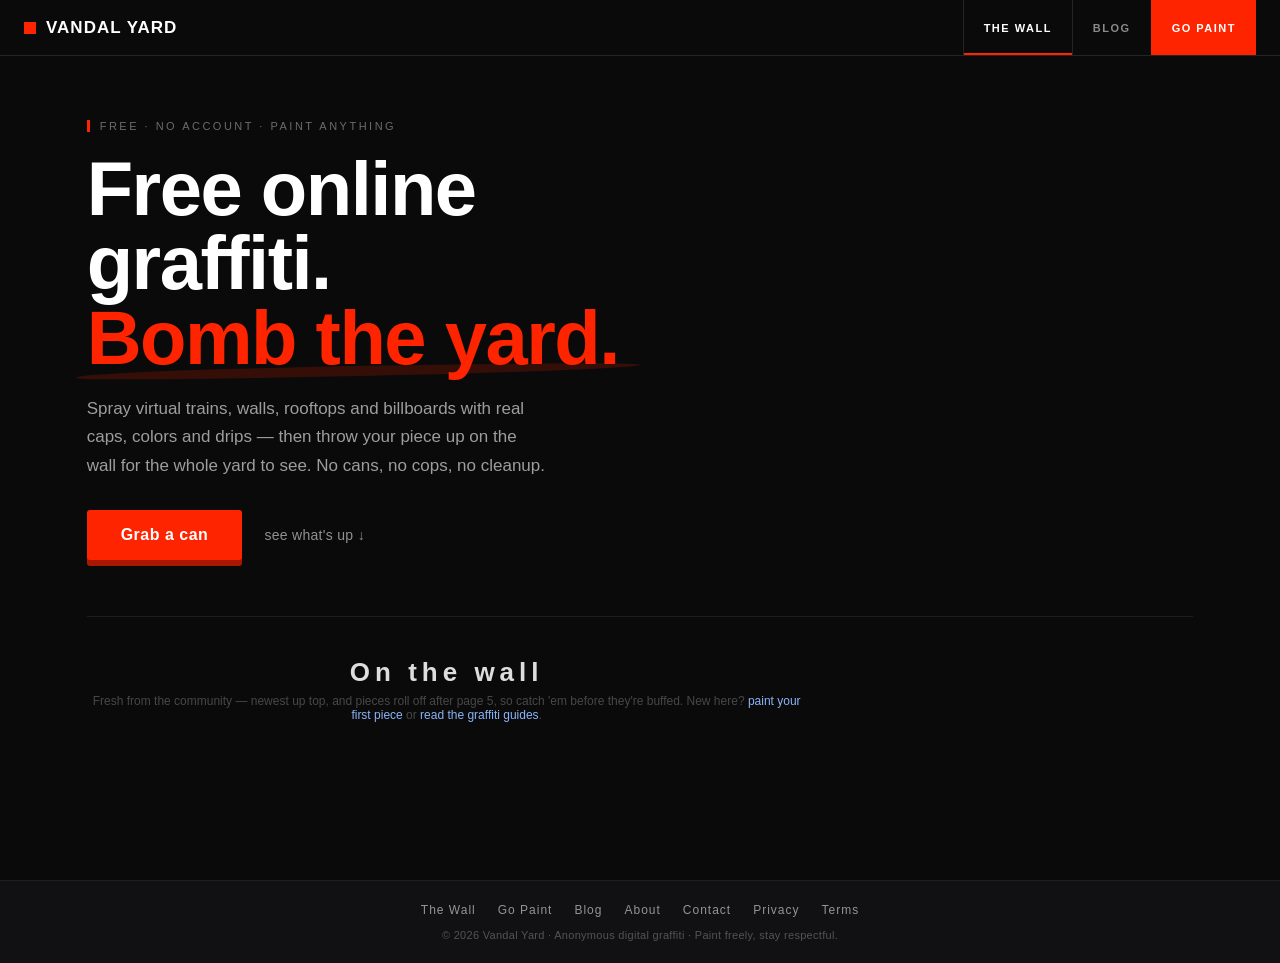
==== commit f658aa11: "CRO: art-forward asymmetric hero (real pieces collage, streetwear voice, loud CTA); drop generic 3-s" ====
--- a/index.html
+++ b/index.html
@@ -53,23 +53,22 @@
     </header>
 
     <div class="gallery-wrap">
-      <section class="home-intro">
-        <h1 class="home-intro-title">Free online graffiti — paint the yard.</h1>
-        <p class="home-intro-lead">Vandal Yard is a free digital graffiti game you play right in your browser. Grab a virtual spray can, pick your caps and colors, and bomb a train car, brick wall, billboard, water tower, subway, alleyway, or rooftop heaven spot — then drop your piece on the community wall for everyone to see. No account, no cleanup, no consequences.</p>
-        <div class="home-intro-cta">
-          <a class="home-btn primary" href="/go-paint.html">Start Painting</a>
-          <a class="home-btn" href="/blog">Learn to Draw Graffiti</a>
+      <section class="hero">
+        <div class="hero-text">
+          <span class="hero-kicker">Free &middot; no account &middot; paint anything</span>
+          <h1 class="hero-title">Free online graffiti.<br><span class="hero-accent">Bomb the yard.</span></h1>
+          <p class="hero-sub">Spray virtual trains, walls, rooftops and billboards with real caps, colors and drips — then throw your piece up on the wall for the whole yard to see. No cans, no cops, no cleanup.</p>
+          <div class="hero-cta">
+            <a class="btn-loud" href="/go-paint.html">Grab a can</a>
+            <a class="btn-quiet" href="#wall">see what's up &darr;</a>
+          </div>
         </div>
-        <div class="home-how">
-          <div class="home-how-step"><span class="home-how-n">01</span><strong>Pick a surface</strong><span>Ten spots — trains, walls, billboards, rooftops and more.</span></div>
-          <div class="home-how-step"><span class="home-how-n">02</span><strong>Spray your piece</strong><span>Realistic caps, colors, drips and blends. Pinch to zoom on mobile.</span></div>
-          <div class="home-how-step"><span class="home-how-n">03</span><strong>Post to the wall</strong><span>Share it below and see what the community is putting up.</span></div>
-        </div>
+        <div class="hero-art" id="heroPieces" aria-hidden="true"></div>
       </section>
 
-      <div class="gallery-header">
-        <h2>THE WALL — Latest pieces</h2>
-        <p>Fresh graffiti from the community. New drops land up top; older pieces roll off after page 5. New here? <a class="text-link" href="/go-paint.html">Paint your first piece</a> or <a class="text-link" href="/blog">read the graffiti guides</a>.</p>
+      <div id="wall" class="gallery-header wall-header">
+        <h2>On the wall</h2>
+        <p>Fresh from the community — newest up top, and pieces roll off after page 5, so catch 'em before they're buffed. New here? <a class="text-link" href="/go-paint.html">paint your first piece</a> or <a class="text-link" href="/blog">read the graffiti guides</a>.</p>
       </div>
 
       <div id="galleryGrid" class="wall-grid"></div>
--- a/style.css
+++ b/style.css
@@ -585,30 +585,79 @@
   margin: 0 auto;
 }
 
-/* Homepage intro (SEO + context) */
-.home-intro { max-width: 820px; margin: 10px auto 40px; text-align: center; }
-.home-intro-title {
+/* ── Homepage hero: asymmetric, art-forward ── */
+.hero {
+  display: grid;
+  grid-template-columns: 1.05fr 0.95fr;
+  align-items: center;
+  gap: 40px;
+  padding: 32px 0 56px;
+  border-bottom: 1px solid rgba(255,255,255,0.08);
+  margin-bottom: 40px;
+}
+.hero-text { max-width: 560px; }
+.hero-kicker {
+  display: inline-block; font-size: 11px; letter-spacing: 2.5px; text-transform: uppercase;
+  color: rgba(255,255,255,0.4); margin-bottom: 20px;
+  border-left: 3px solid var(--vy-accent, #ff2400); padding-left: 10px;
+}
+.hero-title {
   font-family: 'Space Grotesk', sans-serif; font-weight: 700;
-  font-size: clamp(26px, 5vw, 42px); line-height: 1.1; color: #fff; margin-bottom: 16px; letter-spacing: -0.5px;
-}
-.home-intro-lead { font-size: 16px; line-height: 1.7; color: rgba(255,255,255,0.55); max-width: 680px; margin: 0 auto 24px; }
-.home-intro-cta { display: flex; flex-wrap: wrap; gap: 12px; justify-content: center; margin-bottom: 36px; }
-.home-btn {
-  text-decoration: none; font-size: 12px; font-weight: 600; letter-spacing: 1.5px; text-transform: uppercase;
-  padding: 13px 26px; border: 1px solid rgba(255,255,255,0.18); color: #fff; border-radius: 4px; transition: all 0.15s;
-}
-.home-btn:hover { background: rgba(255,255,255,0.06); border-color: rgba(255,255,255,0.35); }
-.home-btn.primary { background: var(--vy-accent, #ff2400); border-color: var(--vy-accent, #ff2400); }
-.home-btn.primary:hover { background: #ff3a1a; }
-.home-how { display: grid; grid-template-columns: repeat(3, 1fr); gap: 16px; text-align: left; }
-.home-how-step {
-  background: rgba(255,255,255,0.03); border: 1px solid rgba(255,255,255,0.06); border-radius: 10px;
-  padding: 16px; display: flex; flex-direction: column; gap: 4px;
-}
-.home-how-n { font-family: 'Space Grotesk', sans-serif; font-weight: 700; color: var(--vy-accent, #ff2400); font-size: 13px; letter-spacing: 1px; }
-.home-how-step strong { color: #e8eaed; font-size: 14px; }
-.home-how-step span { color: rgba(255,255,255,0.45); font-size: 13px; line-height: 1.5; }
-@media (max-width: 640px) { .home-how { grid-template-columns: 1fr; } }
+  font-size: clamp(38px, 7vw, 76px); line-height: 0.98; letter-spacing: -1.5px; color: #fff;
+  margin-bottom: 20px;
+}
+.hero-accent {
+  color: var(--vy-accent, #ff2400);
+  position: relative;
+}
+/* hand-sprayed underline stroke under the accent line */
+.hero-accent::after {
+  content: ""; position: absolute; left: -2%; right: -4%; bottom: 4px; height: 10px;
+  background: var(--vy-accent, #ff2400); opacity: 0.18;
+  transform: rotate(-1.2deg); border-radius: 40% 60% 50% 45% / 60% 50% 55% 40%;
+  z-index: -1;
+}
+.hero-sub {
+  font-size: 17px; line-height: 1.65; color: rgba(255,255,255,0.6); max-width: 460px; margin-bottom: 30px;
+}
+.hero-cta { display: flex; align-items: center; gap: 22px; flex-wrap: wrap; }
+.btn-loud {
+  display: inline-block; text-decoration: none;
+  background: var(--vy-accent, #ff2400); color: #fff;
+  font-family: 'Space Grotesk', sans-serif; font-weight: 700; font-size: 16px; letter-spacing: 0.5px;
+  padding: 16px 34px; border-radius: 3px;
+  box-shadow: 0 6px 0 #a81800; transition: transform 0.08s ease, box-shadow 0.08s ease, background 0.15s;
+}
+.btn-loud:hover { background: #ff3a1a; transform: translateY(-1px); box-shadow: 0 7px 0 #a81800; }
+.btn-loud:active { transform: translateY(4px); box-shadow: 0 2px 0 #a81800; }
+.btn-quiet { color: rgba(255,255,255,0.55); text-decoration: none; font-size: 14px; letter-spacing: 0.3px; }
+.btn-quiet:hover { color: #fff; }
+
+/* Real community pieces, flicked onto the table (tilted stack) */
+.hero-art { position: relative; min-height: 340px; }
+.hero-flick {
+  position: absolute; width: 66%; border-radius: 4px; overflow: hidden;
+  border: 5px solid #f4f1ea; background: #111;
+  box-shadow: 0 18px 40px rgba(0,0,0,0.5);
+  transition: transform 0.2s ease;
+}
+.hero-flick img { width: 100%; display: block; aspect-ratio: 16/10; object-fit: cover; }
+.hero-flick:nth-child(1) { left: 2%;  top: 6%;  transform: rotate(-6deg); z-index: 1; }
+.hero-flick:nth-child(2) { right: 4%; top: 0;   transform: rotate(4deg);  z-index: 3; }
+.hero-flick:nth-child(3) { left: 20%; bottom: 2%; transform: rotate(-1.5deg); z-index: 2; width: 60%; }
+.hero-flick:hover { transform: rotate(0deg) scale(1.03); z-index: 5; }
+
+.wall-header { text-align: left; max-width: 720px; margin-left: 0; }
+.wall-header h2 { font-size: 22px; }
+.wall-header p { font-size: 14px; }
+
+@media (max-width: 820px) {
+  .hero { grid-template-columns: 1fr; gap: 24px; padding-bottom: 36px; }
+  .hero-art { min-height: 220px; order: 2; }
+  .hero-flick { width: 58%; }
+  .hero-flick:nth-child(1) { left: 0; }
+  .hero-flick:nth-child(3) { width: 54%; }
+}
 
 .gallery-header {
   text-align: center;
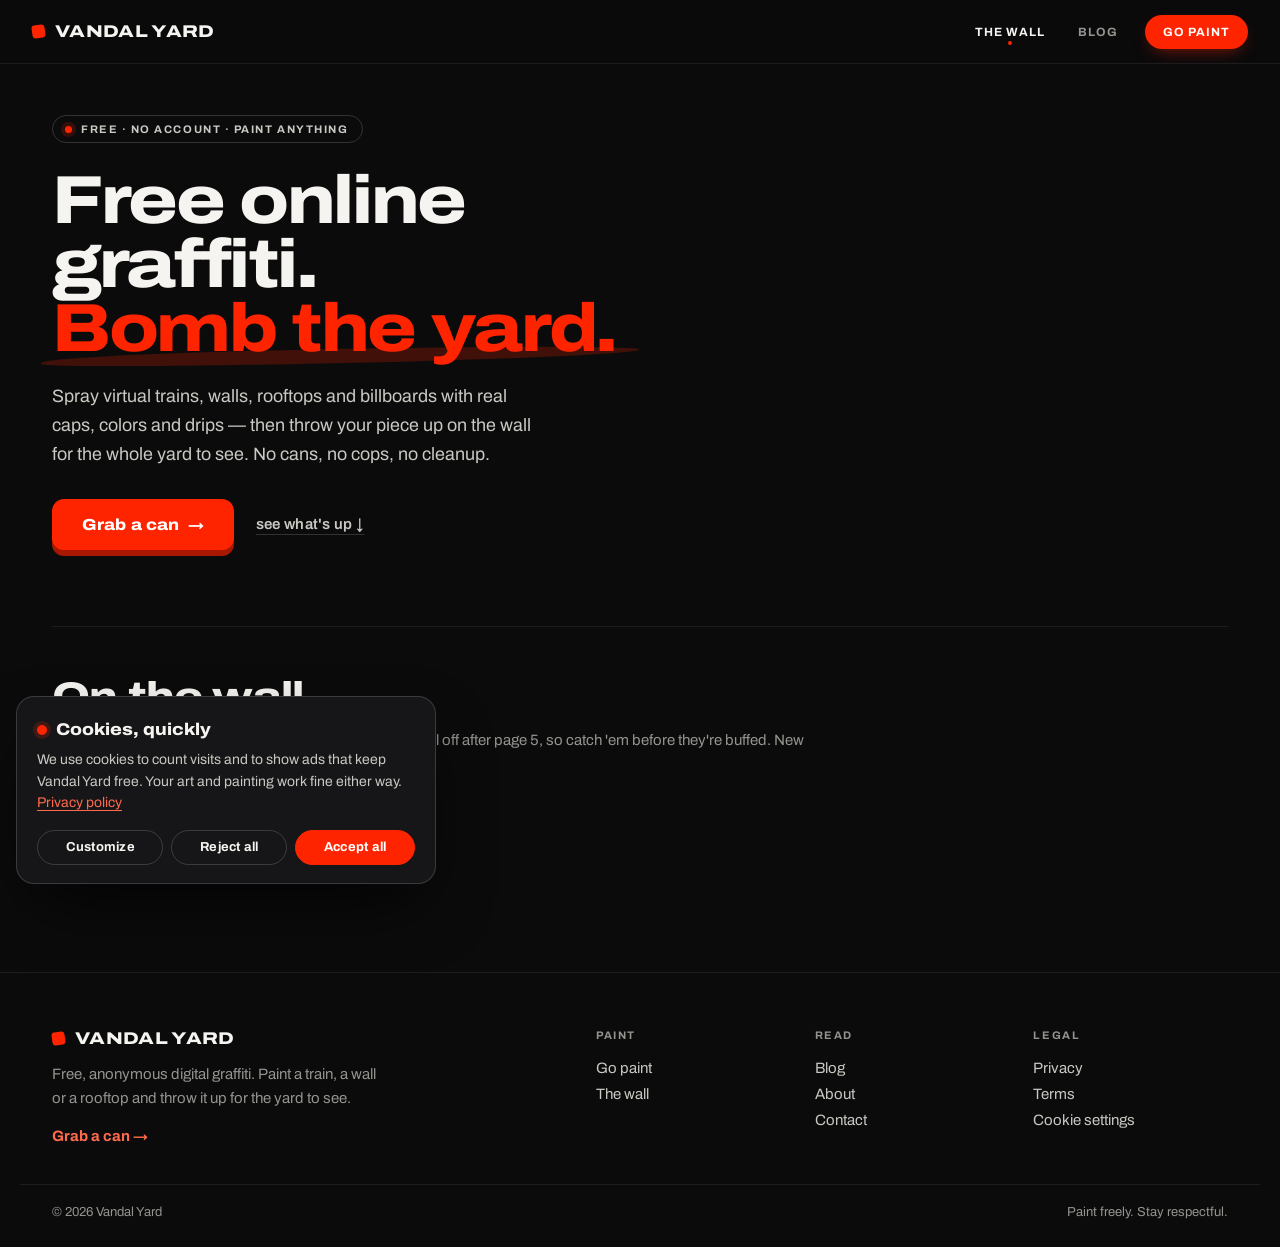
==== commit c6a05c24: "Site refresh + cookie consent banner - Cookie banner with Google Consent Mode v2 (consent.js, first " ====
--- a/index.html
+++ b/index.html
@@ -1,6 +1,7 @@
 <!DOCTYPE html>
 <html lang="en">
 <head>
+  <script src="/consent.js"></script>
     <script async src="https://pagead2.googlesyndication.com/pagead/js/adsbygoogle.js?client=ca-pub-5794731202035606"
          crossorigin="anonymous"></script>
   <meta charset="UTF-8">
@@ -20,7 +21,7 @@
   <meta property="og:title" content="Vandal Yard — Free Online Graffiti Game">
   <meta property="og:description" content="Spray virtual trains, walls & billboards with realistic tools, then post to the community wall. Free, no account needed.">
   <meta property="og:url" content="https://vandalyard.com/">
-  <meta name="twitter:card" content="summary">
+  <meta name="twitter:card" content="summary_large_image">
   <script type="application/ld+json">
   {
     "@context": "https://schema.org",
@@ -35,6 +36,13 @@
     ]
   }
   </script>
+  <meta property="og:image" content="https://vandalyard.com/og-default.png">
+  <meta property="og:image:width" content="1200">
+  <meta property="og:image:height" content="630">
+  <meta name="twitter:image" content="https://vandalyard.com/og-default.png">
+  <link rel="preconnect" href="https://fonts.googleapis.com">
+  <link rel="preconnect" href="https://fonts.gstatic.com" crossorigin>
+  <link rel="stylesheet" href="https://fonts.googleapis.com/css2?family=Archivo:wdth,wght@62..125,100..900&display=swap">
   <link rel="stylesheet" href="style.css">
 </head>
 <body class="gallery-page">
@@ -42,7 +50,7 @@
 
     <header id="topbar">
       <div class="topbar-left">
-        <a href="/" style="text-decoration:none"><h1>VANDAL YARD</h1></a>
+        <a href="/" class="brand" aria-label="Vandal Yard home">Vandal Yard</a>
         <span class="tagline">the wall</span>
       </div>
       <nav class="topbar-right">
@@ -91,8 +99,11 @@
       <button class="lightbox-close" title="Close" aria-label="Close">&times;</button>
       <img id="lightboxImg" class="lightbox-img" alt="">
       <div class="lightbox-info">
-        <span id="lightboxTitle" class="lightbox-title"></span>
-        <span id="lightboxMeta" class="lightbox-meta"></span>
+        <div>
+          <span id="lightboxTitle" class="lightbox-title"></span>
+          <span id="lightboxMeta" class="lightbox-meta"></span>
+        </div>
+        <span id="lightboxLike"></span>
       </div>
     </div>
   </div>
--- a/style.css
+++ b/style.css
@@ -1,7 +1,6 @@
 /* ── Reset & Base ── */
 *, *::before, *::after { margin: 0; padding: 0; box-sizing: border-box; }
 
-@import url('https://fonts.googleapis.com/css2?family=Inter:wght@400;500;600;700&family=Space+Grotesk:wght@500;700&display=swap');
 
 /* ── Accessibility ──
    Visible keyboard focus (the Swiss redesign removed default outlines),
@@ -295,8 +294,8 @@
 
 .cap-thin { width: 5px; height: 5px; }
 .cap-medium { width: 9px; height: 9px; }
-.cap-fat { width: 14px; height: 14px; }
-.cap-flare { width: 18px; height: 10px; border-radius: 50%; }
+.cap-fat { width: 13px; height: 13px; }
+.cap-supafat { width: 20px; height: 20px; }
 
 /* Opacity slider */
 #opacitySlider {
@@ -371,7 +370,63 @@
 #maskCanvas { z-index: 2; pointer-events: none; opacity: 0; transition: opacity 0.3s ease; }
 #maskCanvas.visible { opacity: 0.3; }
 #paintCanvas { z-index: 3; }
+#strokeCanvas { z-index: 3; pointer-events: none; }
 #gridCanvas { z-index: 4; pointer-events: none; }
+
+/* When zoomed in, allow the enlarged canvas to be panned (scrolled) */
+#canvasWrap.zoomed { overflow: auto; }
+#canvasWrap.zoomed::-webkit-scrollbar { display: none; }
+#canvasWrap.zoomed { scrollbar-width: none; }
+#canvasWrap.zoomed.can-pan { cursor: grab; }
+#canvasWrap.panning { cursor: grabbing; }
+
+/* Zoom controls (bottom-right overlay) */
+.zoom-controls {
+  position: absolute;
+  right: 14px;
+  bottom: 14px;
+  z-index: 20;
+  display: flex;
+  align-items: center;
+  gap: 2px;
+  background: rgba(18, 18, 22, 0.82);
+  border: 1px solid rgba(255, 255, 255, 0.12);
+  border-radius: 11px;
+  padding: 3px;
+  backdrop-filter: blur(8px);
+  -webkit-backdrop-filter: blur(8px);
+  cursor: default;
+}
+.zoom-btn {
+  width: 32px;
+  height: 32px;
+  border: none;
+  background: transparent;
+  color: #f0f0f2;
+  font-size: 20px;
+  line-height: 1;
+  cursor: pointer;
+  border-radius: 8px;
+  display: flex;
+  align-items: center;
+  justify-content: center;
+  transition: background 0.15s ease;
+}
+.zoom-btn:hover { background: rgba(255, 255, 255, 0.14); }
+.zoom-btn:active { background: rgba(255, 255, 255, 0.22); }
+.zoom-level {
+  min-width: 52px;
+  height: 32px;
+  border: none;
+  background: transparent;
+  color: #cfcfd4;
+  font: 600 12px/1 inherit;
+  letter-spacing: 0.5px;
+  cursor: pointer;
+  border-radius: 8px;
+  transition: background 0.15s ease, color 0.15s ease;
+}
+.zoom-level:hover { background: rgba(255, 255, 255, 0.14); color: #fff; }
 
 #cursorRing {
   position: absolute;
@@ -722,21 +777,39 @@
   padding: 14px 16px;
   display: flex;
   justify-content: space-between;
-  align-items: baseline;
-}
+  align-items: center;
+  gap: 10px;
+}
+.wall-piece-titles { min-width: 0; }
 
 .wall-piece-title {
   font-size: 13px;
   color: rgba(255,255,255,0.8);
   font-weight: 600;
+  display: block;
 }
 
 .wall-piece-meta {
   font-size: 10px;
   color: rgba(255,255,255,0.25);
-  text-align: right;
   font-weight: 500;
-}
+  margin-top: 3px;
+}
+
+/* Like button */
+.like-btn {
+  display: inline-flex; align-items: center; gap: 5px;
+  background: rgba(255,255,255,0.05); border: 1px solid rgba(255,255,255,0.08);
+  color: rgba(255,255,255,0.55); border-radius: 20px; padding: 5px 11px;
+  font-family: inherit; font-size: 12px; font-weight: 600; cursor: pointer;
+  transition: all 0.12s ease; flex-shrink: 0;
+}
+.like-btn svg { fill: currentColor; transition: transform 0.15s ease; }
+.like-btn:hover { background: rgba(255,45,45,0.12); border-color: rgba(255,45,45,0.3); color: #ff6b6b; }
+.like-btn.liked { background: rgba(255,45,45,0.16); border-color: rgba(255,45,45,0.45); color: #ff4d4d; cursor: default; }
+.like-btn.liked svg { animation: likePop 0.3s ease; }
+@keyframes likePop { 0% { transform: scale(1); } 40% { transform: scale(1.4); } 100% { transform: scale(1); } }
+#lightboxLike .like-btn { background: rgba(255,255,255,0.08); }
 
 .wall-piece-artist {
   color: rgba(255,255,255,0.45);
@@ -897,7 +970,7 @@
 .article-wrap { max-width: 760px; }
 
 .blog-hero { text-align: center; margin-bottom: 22px; }
-.blog-hero h2 {
+.blog-hero h1 {
   font-family: 'Space Grotesk', sans-serif;
   font-size: 28px; letter-spacing: 4px; color: #e8eaed; font-weight: 700;
 }
@@ -1531,3 +1604,343 @@
   #utilbar button { padding: 9px 8px; font-size: 11px; }
   #utilbar .btn-post { flex: 2 1 auto; order: 0; padding: 10px; font-size: 12px; }
 }
+
+/* ══════════════════════════════════════════════════════════════
+   2026 REFRESH — one system for the whole site
+   Archivo (variable width) for everything: expanded + heavy for
+   display, normal width for reading. Warm off-white ink, single
+   red accent, soft radii, real contrast. Declared last on purpose.
+   ══════════════════════════════════════════════════════════════ */
+:root {
+  --font: 'Archivo', ui-sans-serif, system-ui, -apple-system, 'Segoe UI', sans-serif;
+  --bg: #0b0b0c;
+  --surface: #131315;
+  --surface-2: #1a1a1d;
+  --line: rgba(255, 255, 255, 0.08);
+  --line-2: rgba(255, 255, 255, 0.16);
+  --ink: #f5f4f0;
+  --ink-2: #c9c8c2;
+  --ink-3: #94938e;
+  --accent: #ff2400;
+  --accent-hover: #ff4122;
+  --accent-ink: #ff6a4d;      /* red that stays readable as text on near-black */
+  --radius: 16px;
+  --radius-sm: 10px;
+  --vy-accent: var(--accent);
+  --vy-bg: var(--bg);
+  --vy-ink: var(--ink);
+  color-scheme: dark;
+}
+
+html { scroll-behavior: smooth; }
+body {
+  font-family: var(--font);
+  background: var(--bg);
+  color: var(--ink-2);
+  user-select: auto;
+  -webkit-font-smoothing: antialiased;
+}
+/* the studio is an app surface: keep text selection off there */
+.studio-page #workspace, .studio-page #utilbar, .studio-page #topbar { user-select: none; }
+button, input, select, textarea { font-family: inherit; }
+::selection { background: var(--accent); color: #fff; }
+
+a:focus-visible, button:focus-visible, input:focus-visible,
+select:focus-visible, textarea:focus-visible, [tabindex]:focus-visible,
+.swatch:focus-visible, .color-slot:focus-visible { outline-color: var(--accent-ink); }
+.skip-link { background: var(--accent); color: #fff; }
+
+/* ── Header ── */
+#topbar {
+  height: 64px; padding: 0 clamp(16px, 3vw, 32px);
+  align-items: center;
+  background: rgba(11, 11, 12, 0.78);
+  backdrop-filter: saturate(140%) blur(14px);
+  -webkit-backdrop-filter: saturate(140%) blur(14px);
+  border-bottom: 1px solid var(--line);
+}
+.gallery-page #topbar, .blog-page #topbar, .about-page #topbar,
+.doc-page #topbar, .terms-page #topbar, .nf-page #topbar { position: sticky; top: 0; z-index: 60; }
+.studio-page #topbar { height: 56px; }
+
+.brand {
+  display: inline-flex; align-items: center; gap: 10px;
+  font-family: var(--font); font-weight: 800; font-stretch: 125%;
+  font-size: 17px; letter-spacing: 0.02em; text-transform: uppercase;
+  color: var(--ink); text-decoration: none; white-space: nowrap;
+}
+.brand::before {
+  content: ""; width: 13px; height: 13px; background: var(--accent);
+  border-radius: 3px; transform: rotate(-8deg); flex-shrink: 0;
+  transition: transform 0.2s ease;
+}
+.brand:hover::before { transform: rotate(8deg); }
+
+.topbar-right { align-items: center; gap: 4px; }
+.nav-link {
+  border: none; border-left: none; border-radius: 999px;
+  padding: 9px 15px; height: auto; background: transparent;
+  color: var(--ink-3); font-size: 12px; font-weight: 700; letter-spacing: 0.08em;
+  transition: color 0.15s ease, background 0.15s ease;
+}
+.nav-link:hover { color: var(--ink); background: rgba(255, 255, 255, 0.06); }
+.nav-link.active { color: var(--ink); background: transparent; box-shadow: none; position: relative; }
+.nav-link.active::after {
+  content: ""; position: absolute; left: 50%; bottom: 3px; width: 4px; height: 4px;
+  margin-left: -2px; border-radius: 50%; background: var(--accent);
+}
+.nav-go-paint, .nav-go-paint.active {
+  background: var(--accent) !important; color: #fff !important; border: none;
+  margin-left: 8px; padding: 10px 18px;
+  box-shadow: 0 6px 18px -8px rgba(255, 36, 0, 0.7);
+  transition: transform 0.15s ease, background 0.15s ease;
+}
+.nav-go-paint:hover { background: var(--accent-hover) !important; transform: translateY(-1px); }
+.nav-go-paint.active::after { display: none; }
+
+/* ── Shared display type ── */
+.hero-title, .blog-hero h1, .article-title, .gallery-header h2,
+body.about-page .about-h1, body.doc-page .doc-wrap h1, body.terms-page .terms-wrap h1,
+body.nf-page .nf-code {
+  font-family: var(--font); font-weight: 800; font-stretch: 118%;
+  color: var(--ink); letter-spacing: -0.02em; text-transform: none;
+}
+
+/* ── Homepage ── */
+.gallery-wrap { max-width: 1240px; padding: 0 clamp(16px, 3vw, 32px) 40px; width: 100%; }
+.hero { padding: clamp(28px, 4vw, 56px) 0 clamp(44px, 6vw, 80px); border-bottom: 1px solid var(--line); margin-bottom: 48px; gap: clamp(28px, 4vw, 64px); }
+.hero-kicker {
+  border: 1px solid var(--line-2); border-radius: 999px;
+  padding: 7px 14px 7px 12px; font-size: 11px; font-weight: 700; letter-spacing: 0.14em;
+  color: var(--ink-2); display: inline-flex; align-items: center; gap: 9px; margin-bottom: 26px;
+}
+.hero-kicker::before {
+  content: ""; width: 7px; height: 7px; border-radius: 50%; background: var(--accent);
+  box-shadow: 0 0 0 4px rgba(255, 36, 0, 0.18);
+}
+.hero-text { max-width: 640px; }
+.hero-title { font-size: clamp(42px, 5.3vw, 76px); line-height: 0.94; letter-spacing: -0.035em; margin-bottom: 22px; }
+.hero-accent { color: var(--accent); }
+.hero-accent::after { opacity: 0.22; height: 14px; bottom: 2px; }
+.hero-sub { font-size: clamp(16px, 1.4vw, 19px); color: var(--ink-2); max-width: 480px; line-height: 1.6; }
+.btn-loud {
+  font-family: var(--font); font-stretch: 112%; font-weight: 800; font-size: 16px; letter-spacing: 0.01em;
+  border-radius: 12px; padding: 17px 30px;
+}
+.btn-loud::after { content: "\2192"; display: inline-block; margin-left: 8px; transition: transform 0.15s ease; }
+.btn-loud:hover::after { transform: translateX(3px); }
+.btn-quiet { color: var(--ink-2); font-size: 15px; font-weight: 600; text-decoration: underline; text-decoration-color: var(--line-2); text-underline-offset: 5px; }
+.btn-quiet:hover { color: var(--ink); text-decoration-color: var(--accent); }
+.hero-flick { border-radius: 10px; border-width: 6px; box-shadow: 0 30px 60px -20px rgba(0, 0, 0, 0.8); }
+.hero-flick img { transition: transform 0.4s ease; }
+.hero-flick:hover img { transform: scale(1.04); }
+
+.gallery-header, .wall-header { text-align: left; margin-bottom: 28px; max-width: 760px; }
+.gallery-header h2, .wall-header h2 { font-size: clamp(28px, 3.2vw, 40px); letter-spacing: -0.02em; }
+.gallery-header p, .wall-header p { font-size: 15px; line-height: 1.6; color: var(--ink-3); margin-top: 10px; font-weight: 400; }
+.gallery-empty { color: var(--ink-3); }
+
+.wall-grid { grid-template-columns: repeat(auto-fill, minmax(300px, 1fr)); gap: 18px; }
+.wall-piece, .post-card {
+  background: var(--surface); border: 1px solid var(--line); border-radius: var(--radius);
+  transition: transform 0.2s ease, border-color 0.2s ease, box-shadow 0.2s ease;
+}
+.wall-piece:hover, .post-card:hover {
+  transform: translateY(-3px); border-color: var(--line-2);
+  box-shadow: 0 24px 48px -24px rgba(0, 0, 0, 0.9);
+}
+.wall-piece-img, .post-card-img { transition: transform 0.4s ease; }
+.wall-piece:hover .wall-piece-img, .post-card:hover .post-card-img { transform: scale(1.03); }
+.wall-piece { overflow: hidden; }
+.wall-piece-info { padding: 14px 16px 16px; }
+.wall-piece-title { font-size: 15px; color: var(--ink); font-weight: 700; white-space: nowrap; overflow: hidden; text-overflow: ellipsis; }
+.wall-piece-meta { font-size: 12px; color: var(--ink-3); margin-top: 4px; }
+.wall-piece-artist { color: var(--ink-2); }
+.like-btn { border-radius: 999px; color: var(--ink-2); border-color: var(--line-2); background: transparent; padding: 6px 12px; }
+
+.page-btn {
+  background: transparent; border: 1px solid var(--line-2); color: var(--ink-2);
+  border-radius: 999px; min-width: 40px; padding: 9px 14px; font-size: 13px; font-weight: 700;
+}
+.page-btn:hover { background: rgba(255, 255, 255, 0.06); color: var(--ink); }
+.page-btn.active { background: var(--accent); border-color: var(--accent); color: #fff; }
+
+.lightbox-title { font-family: var(--font); font-weight: 700; color: var(--ink); letter-spacing: 0; }
+.lightbox-meta { color: var(--ink-3); font-size: 12px; }
+
+.text-link { color: var(--accent-ink); text-decoration: underline; text-decoration-color: rgba(255, 106, 77, 0.35); text-underline-offset: 3px; }
+.text-link:hover { text-decoration-color: currentColor; }
+
+/* ── Blog ── */
+.blog-wrap { max-width: 1240px; padding: 0 clamp(16px, 3vw, 32px) 40px; }
+.blog-hero { text-align: left; padding: clamp(36px, 5vw, 64px) 0 28px; margin-bottom: 8px; }
+.blog-hero h1 { font-size: clamp(38px, 5.4vw, 72px); line-height: 0.95; letter-spacing: -0.03em; }
+.blog-hero p { font-size: 17px; color: var(--ink-3); margin-top: 14px; max-width: 560px; line-height: 1.55; }
+.category-chips { justify-content: flex-start; margin-bottom: 32px; }
+.category-chip {
+  background: transparent; border: 1px solid var(--line-2); color: var(--ink-2);
+  border-radius: 999px; padding: 8px 16px; font-size: 13px; font-weight: 600; letter-spacing: 0;
+}
+.category-chip:hover { background: transparent; border-color: var(--accent); color: var(--ink); }
+.post-grid { grid-template-columns: repeat(auto-fill, minmax(300px, 1fr)); gap: 20px; }
+.post-card-body { padding: 18px 20px 20px; gap: 8px; }
+.post-card-cat { color: var(--accent-ink); font-size: 11px; font-weight: 700; letter-spacing: 0.12em; }
+.post-card-title { font-size: 19px; line-height: 1.25; color: var(--ink); font-weight: 700; letter-spacing: -0.01em; }
+.post-card-excerpt {
+  font-size: 14.5px; line-height: 1.55; color: var(--ink-3);
+  display: -webkit-box; -webkit-line-clamp: 3; -webkit-box-orient: vertical; overflow: hidden;
+}
+.post-card-date { font-size: 12px; color: var(--ink-3); margin-top: 4px; }
+
+.breadcrumbs { color: var(--ink-3); font-size: 13px; padding-top: 28px; }
+.breadcrumbs a { color: var(--ink-2); }
+.breadcrumbs a:hover { color: var(--accent-ink); }
+.crumb-current { color: var(--ink-3); }
+.article-cat { color: var(--accent-ink); letter-spacing: 0.12em; }
+.article-title { font-size: clamp(32px, 4.6vw, 56px); line-height: 1.02; letter-spacing: -0.03em; margin: 14px 0 16px; }
+.article-meta { color: var(--ink-3); font-size: 14px; }
+.article-image { border-radius: var(--radius); margin: 24px 0 12px; }
+.article-body { font-size: 18px; line-height: 1.75; color: var(--ink-2); }
+.article-body h2 { font-family: var(--font); font-weight: 800; font-stretch: 110%; font-size: clamp(24px, 2.4vw, 30px); letter-spacing: -0.015em; color: var(--ink); margin: 44px 0 14px; scroll-margin-top: 84px; }
+.article-body h3 { font-weight: 700; font-size: 21px; color: var(--ink); margin: 32px 0 10px; scroll-margin-top: 84px; }
+.article-body strong { color: var(--ink); }
+.article-body a { color: var(--accent-ink); text-decoration-color: rgba(255, 106, 77, 0.4); text-underline-offset: 3px; }
+.article-body a:hover { text-decoration-color: currentColor; }
+.article-body blockquote { border-left: 3px solid var(--accent); color: var(--ink); font-style: normal; font-size: 20px; line-height: 1.5; padding: 4px 0 4px 22px; }
+.article-body img { border-radius: var(--radius-sm); }
+.tag-pill { background: transparent; border: 1px solid var(--line-2); color: var(--ink-2); padding: 4px 11px; border-radius: 999px; font-size: 12px; }
+.tags-label { color: var(--ink-3); }
+.related-title { font-family: var(--font); font-weight: 800; font-stretch: 112%; font-size: 24px; letter-spacing: -0.015em; color: var(--ink); }
+.toc-card { background: var(--surface); border: 1px solid var(--line); border-radius: var(--radius); padding: 18px 20px; }
+.toc-title { color: var(--ink-3); }
+.toc-link { color: var(--ink-3); }
+.toc-link:hover, .toc-link.active { color: var(--ink); }
+@media (min-width: 960px) { .post-sidebar { top: 88px; } }
+.ad-slot { border-radius: var(--radius); border-color: var(--line); }
+
+/* ── About / legal / contact / 404 (overrides their inline page styles) ── */
+body.about-page .about-wrap, body.doc-page .doc-wrap, body.terms-page .terms-wrap { padding-top: clamp(40px, 6vw, 80px); }
+body.about-page .about-h1 { font-size: clamp(38px, 6vw, 68px); line-height: 0.98; letter-spacing: -0.03em; }
+body.about-page .about-body p { color: var(--ink-2); font-size: 18px; }
+body.about-page .about-body .lead { color: var(--ink); font-size: 21px; }
+body.about-page .about-pull { color: var(--ink); font-size: 21px; }
+body.about-page .about-btn { border-radius: 999px; letter-spacing: 0.06em; }
+body.about-page .about-btn.primary:hover { background: var(--accent-hover); }
+body.doc-page .doc-wrap { color: var(--ink-2); font-size: 16px; }
+body.doc-page .doc-wrap h1 { font-size: clamp(34px, 4.6vw, 54px); line-height: 1; letter-spacing: -0.03em; margin-bottom: 10px; }
+body.doc-page .doc-wrap h2 { font-family: var(--font); font-weight: 800; font-stretch: 110%; font-size: 21px; color: var(--ink); margin-top: 38px; }
+body.doc-page .doc-updated, body.terms-page .terms-updated { color: var(--ink-3); }
+body.doc-page .doc-wrap a, body.terms-page .terms-wrap a { color: var(--accent-ink); text-decoration: underline; text-underline-offset: 3px; }
+body.terms-page .terms-wrap h1 { font-size: clamp(34px, 4.6vw, 54px); line-height: 1; letter-spacing: -0.03em; margin-bottom: 12px; }
+body.terms-page .terms-wrap h3 { color: var(--ink); font-weight: 800; font-stretch: 110%; }
+body.nf-page .nf-code { font-stretch: 125%; color: var(--accent); }
+
+/* ── Footer ── */
+.site-footer { background: var(--bg); border-top: 1px solid var(--line); margin-top: 72px; backdrop-filter: none; }
+.site-footer-inner {
+  max-width: 1240px; padding: 56px clamp(16px, 3vw, 32px) 40px;
+  display: grid; grid-template-columns: minmax(0, 1.1fr) minmax(0, 1.4fr); gap: 48px;
+  text-align: left; align-items: start;
+}
+.site-footer-brand p { color: var(--ink-3); font-size: 15px; line-height: 1.6; margin: 14px 0 18px; max-width: 340px; }
+.site-footer-cta { color: var(--accent-ink); font-weight: 700; text-decoration: none; font-size: 15px; }
+.site-footer-cta:hover { text-decoration: underline; text-underline-offset: 4px; }
+.site-footer-cols { display: grid; grid-template-columns: repeat(3, minmax(0, 1fr)); gap: 24px; }
+.site-footer-cols h2 { font-size: 11px; font-weight: 700; letter-spacing: 0.14em; text-transform: uppercase; color: var(--ink-3); margin-bottom: 14px; }
+.site-footer-cols a, .site-footer-linkbtn {
+  display: block; color: var(--ink-2); text-decoration: none; font-size: 15px; padding: 5px 0;
+  background: none; border: none; cursor: pointer; text-align: left; transition: color 0.15s;
+}
+.site-footer-cols a:hover, .site-footer-linkbtn:hover { color: var(--ink); }
+.site-footer-base {
+  max-width: 1240px; margin: 0 auto; padding: 20px clamp(16px, 3vw, 32px) 28px;
+  border-top: 1px solid var(--line); display: flex; justify-content: space-between; gap: 12px; flex-wrap: wrap;
+  color: var(--ink-3); font-size: 13px;
+}
+@media (max-width: 760px) {
+  .site-footer-inner { grid-template-columns: 1fr; gap: 36px; padding-top: 44px; }
+}
+
+/* ── Studio chrome: tighter panel so every tool fits without scrolling ── */
+@media (min-width: 701px) {
+  .studio-page .tool-group { padding: 14px 18px; gap: 9px; }
+  .studio-page #brushButtons, .studio-page #capButtons { gap: 4px; }
+  .studio-page .brush-btn, .studio-page .cap-btn { padding: 7px 12px; }
+  .studio-page #capButtons { display: grid; grid-template-columns: 1fr 1fr; }
+}
+.studio-page .brush-btn, .studio-page .cap-btn, .studio-page #surfaceSelect, .studio-page .color-slot { border-radius: 8px; }
+.studio-page .brush-btn.active, .studio-page .cap-btn.active { box-shadow: inset 0 0 0 1px var(--accent); border-color: var(--accent); color: var(--ink); }
+.studio-page .swatch { border-radius: 4px; }
+.studio-page #utilbar .btn-post { font-weight: 800; letter-spacing: 0.08em; }
+
+/* ── Cookie consent ── */
+.vy-consent {
+  position: fixed; left: 16px; bottom: 16px; z-index: 1000;
+  width: min(420px, calc(100vw - 32px));
+  background: #161618; color: var(--ink-2);
+  border: 1px solid var(--line-2); border-radius: 18px;
+  padding: 20px 20px 18px;
+  box-shadow: 0 30px 70px -20px rgba(0, 0, 0, 0.85);
+  font: 14px/1.55 var(--font);
+  opacity: 0; transform: translateY(14px);
+  transition: opacity 0.25s ease, transform 0.25s ease;
+}
+.vy-consent.is-open { opacity: 1; transform: none; }
+.vy-consent-title {
+  display: flex; align-items: center; gap: 9px;
+  font-weight: 800; font-stretch: 112%; font-size: 17px; color: var(--ink); margin-bottom: 6px;
+}
+.vy-consent-title::before { content: ""; width: 10px; height: 10px; border-radius: 50%; background: var(--accent); box-shadow: 0 0 0 4px rgba(255, 36, 0, 0.18); }
+.vy-consent-text a { color: var(--accent-ink); text-decoration: underline; text-underline-offset: 3px; }
+.vy-consent-prefs { margin-top: 12px; }
+.vy-consent-row {
+  display: flex; align-items: center; justify-content: space-between; gap: 16px;
+  padding: 11px 0; border-top: 1px solid var(--line); cursor: pointer;
+}
+.vy-consent-row b { display: block; color: var(--ink); font-weight: 700; font-size: 14px; }
+.vy-consent-row small { display: block; color: var(--ink-3); font-size: 12.5px; }
+.vy-consent-row input {
+  appearance: none; -webkit-appearance: none; flex-shrink: 0; cursor: pointer;
+  width: 38px; height: 22px; border-radius: 999px; background: #3a3a3e; position: relative;
+  transition: background 0.15s ease;
+}
+.vy-consent-row input::after {
+  content: ""; position: absolute; top: 3px; left: 3px; width: 16px; height: 16px;
+  border-radius: 50%; background: #fff; transition: transform 0.15s ease;
+}
+.vy-consent-row input:checked { background: var(--accent); }
+.vy-consent-row input:checked::after { transform: translateX(16px); }
+.vy-consent-row input:disabled { opacity: 0.45; cursor: default; }
+.vy-consent-actions { display: flex; flex-wrap: wrap; gap: 8px; margin-top: 16px; }
+.vy-c-btn {
+  flex: 1 1 auto; border-radius: 999px; padding: 10px 14px; cursor: pointer;
+  font: 700 13px/1 var(--font); letter-spacing: 0.02em; transition: background 0.15s, border-color 0.15s, color 0.15s;
+}
+.vy-c-ghost { background: transparent; border: 1px solid var(--line-2); color: var(--ink); }
+.vy-c-ghost:hover { border-color: var(--ink-3); background: rgba(255, 255, 255, 0.05); }
+.vy-c-solid { background: var(--accent); border: 1px solid var(--accent); color: #fff; }
+.vy-c-solid:hover { background: var(--accent-hover); }
+.studio-page .vy-consent { bottom: 70px; }
+@media (max-width: 700px) {
+  .vy-consent { left: 12px; right: 12px; bottom: 12px; width: auto; padding: 18px 16px 16px; }
+  .studio-page .vy-consent { bottom: 140px; }
+}
+
+/* One scroller on reading pages: the document, not a fixed-height <body>.
+   (The studio keeps its app-shell layout.) Fixes anchor jumps scrolling
+   the wrong layer, and lets mobile browser chrome collapse on scroll. */
+body.gallery-page, body.blog-page, body.about-page, body.doc-page,
+body.terms-page, body.nf-page, body.has-site-footer { height: auto; min-height: 100vh; overflow: visible; }
+[id] { scroll-margin-top: 84px; }
+
+/* Narrow phones: keep the header on one line (logo already links home) */
+.nav-link { white-space: nowrap; }
+@media (max-width: 480px) {
+  #topbar { height: 58px; }
+  .brand { font-size: 15px; gap: 8px; }
+  .brand::before { width: 11px; height: 11px; }
+  .topbar-right { gap: 2px; }
+  .nav-link { padding: 8px 10px; font-size: 11px; letter-spacing: 0.05em; }
+  .nav-go-paint, .nav-go-paint.active { margin-left: 4px; padding: 9px 13px; }
+  .topbar-right .nav-link[href="/"] { display: none; }
+}
